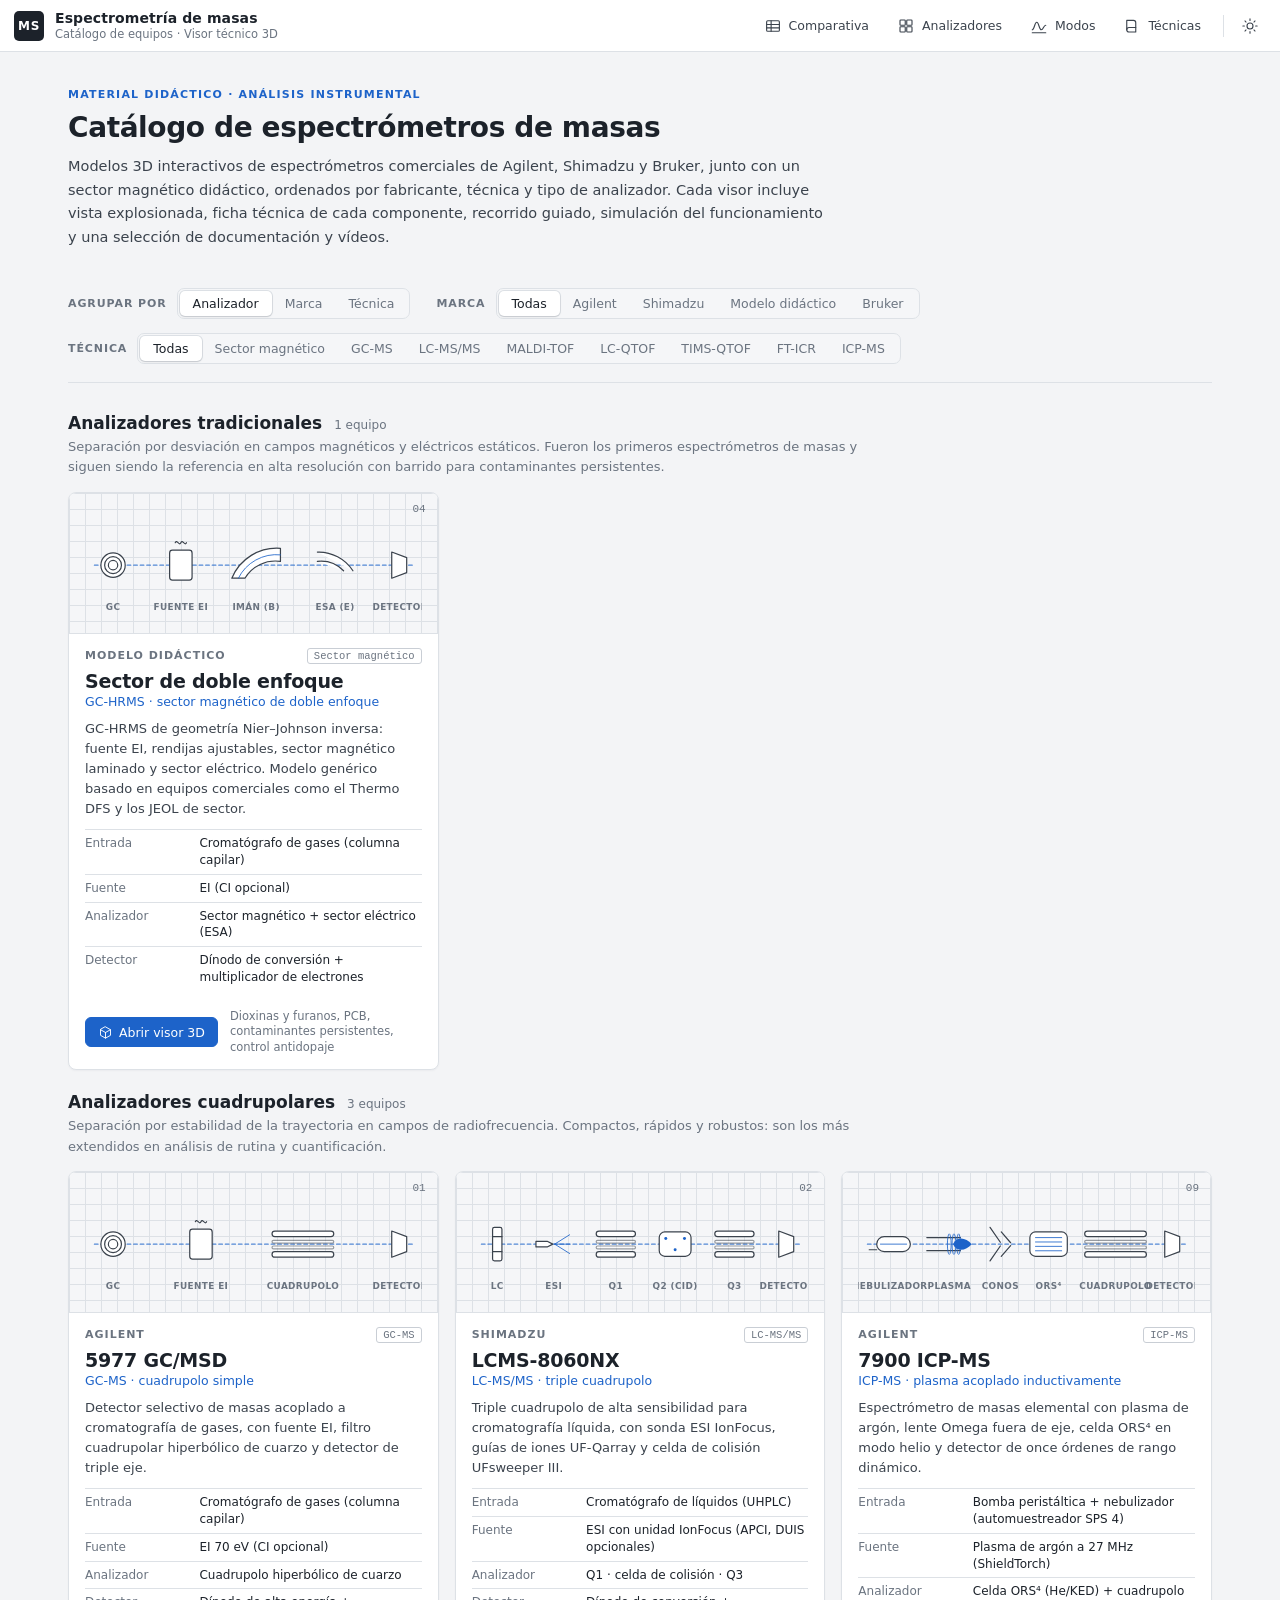
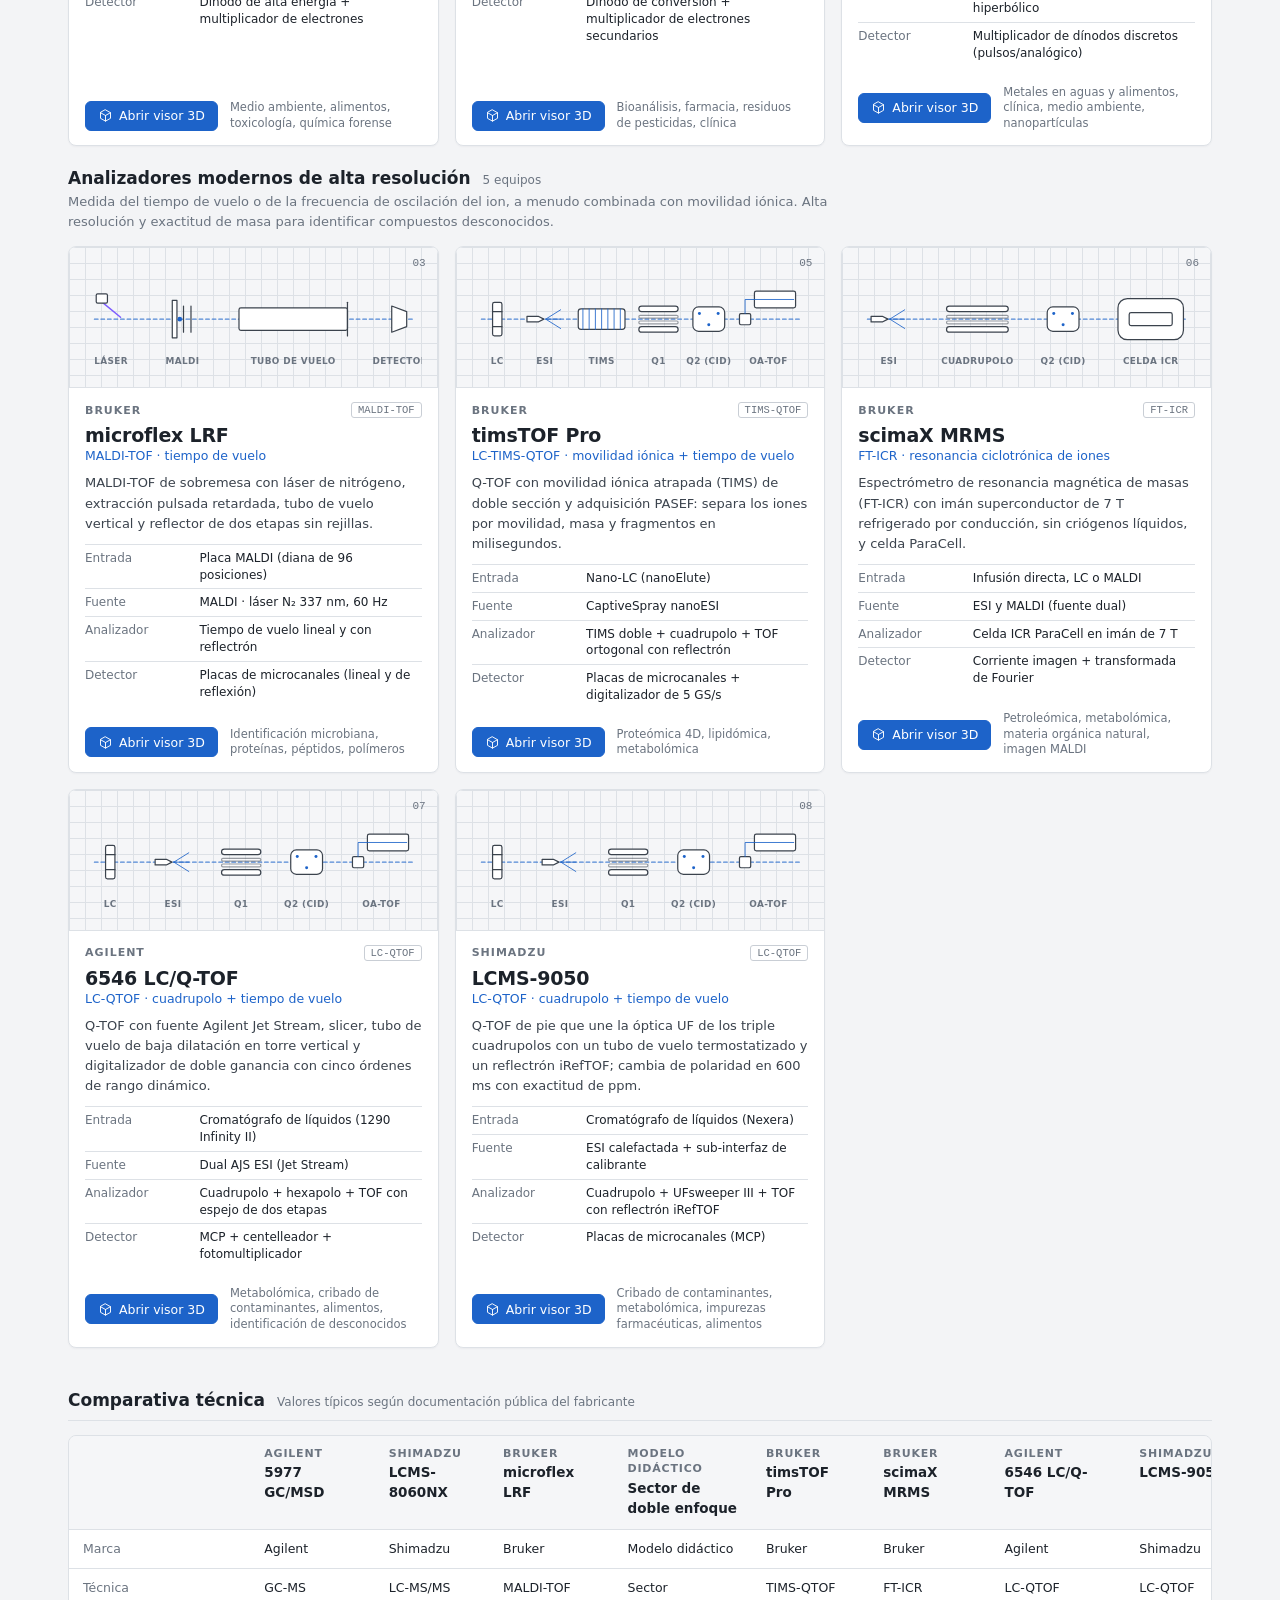
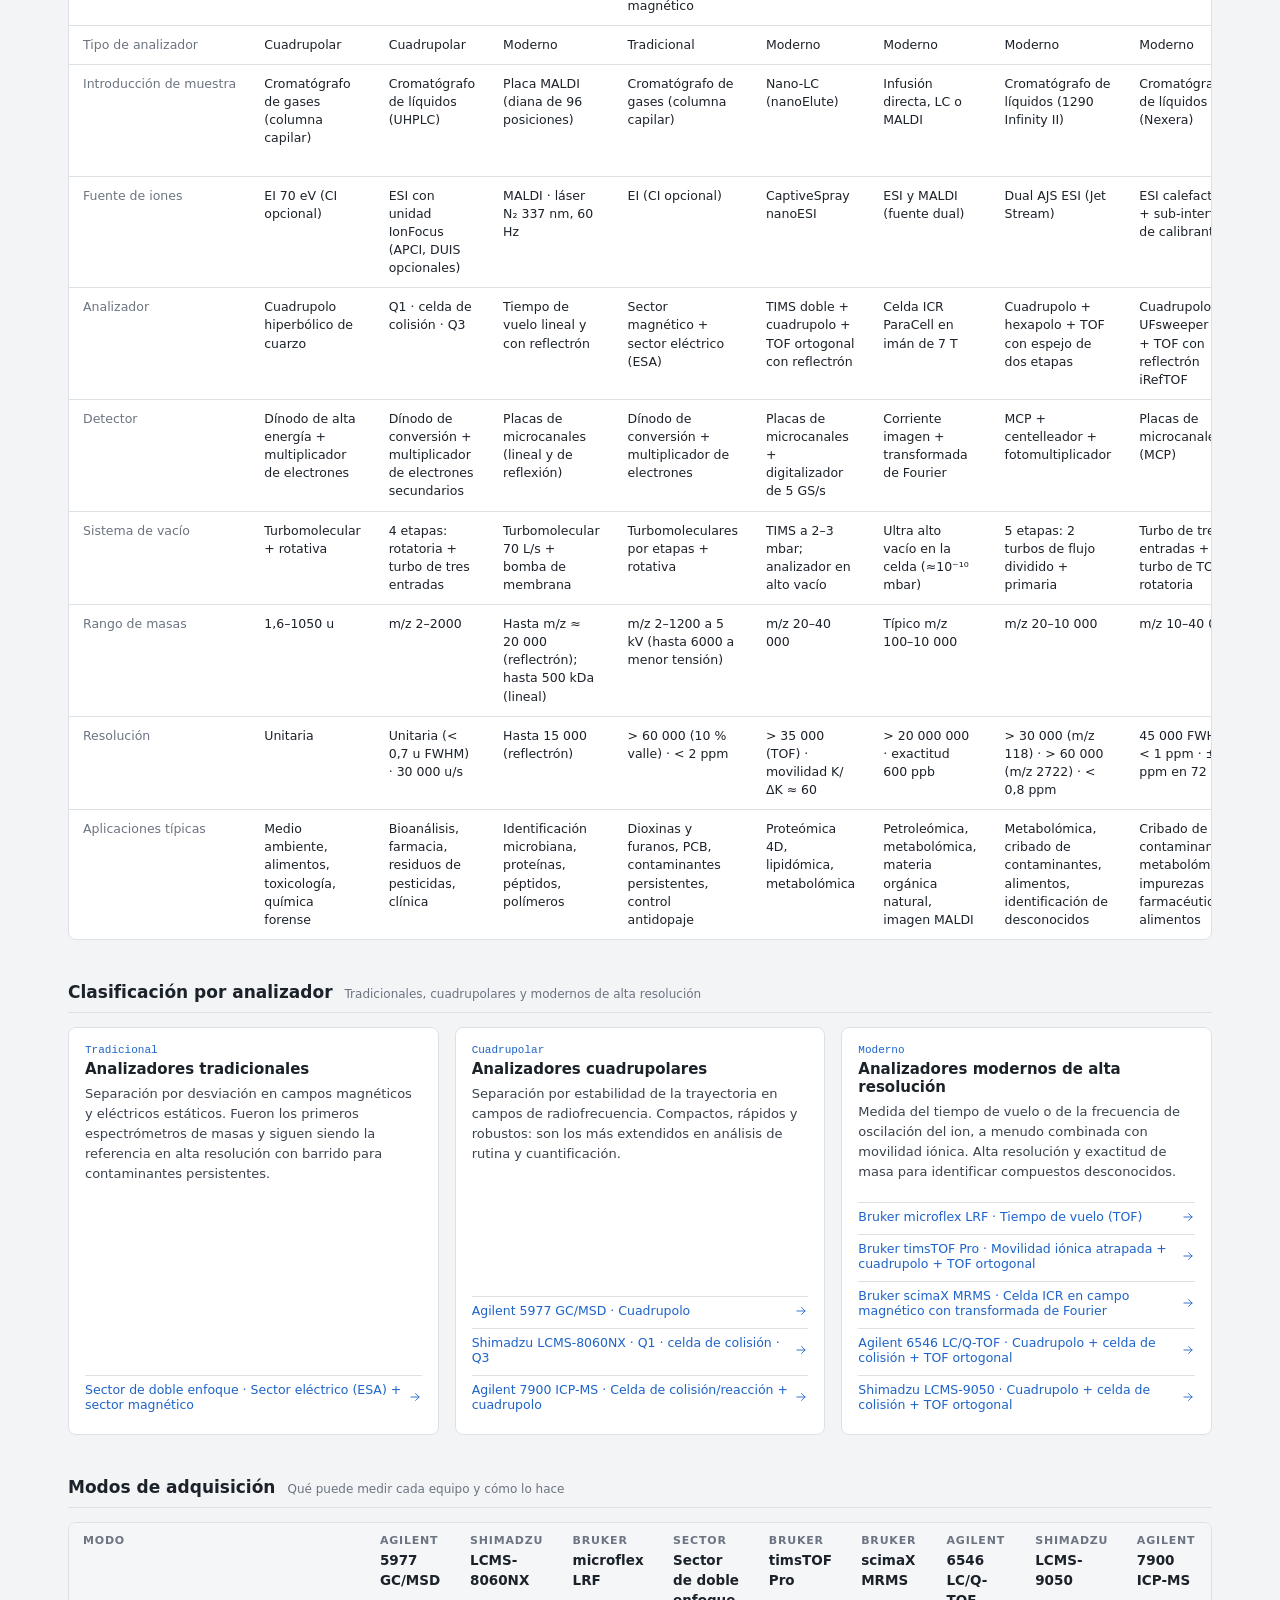
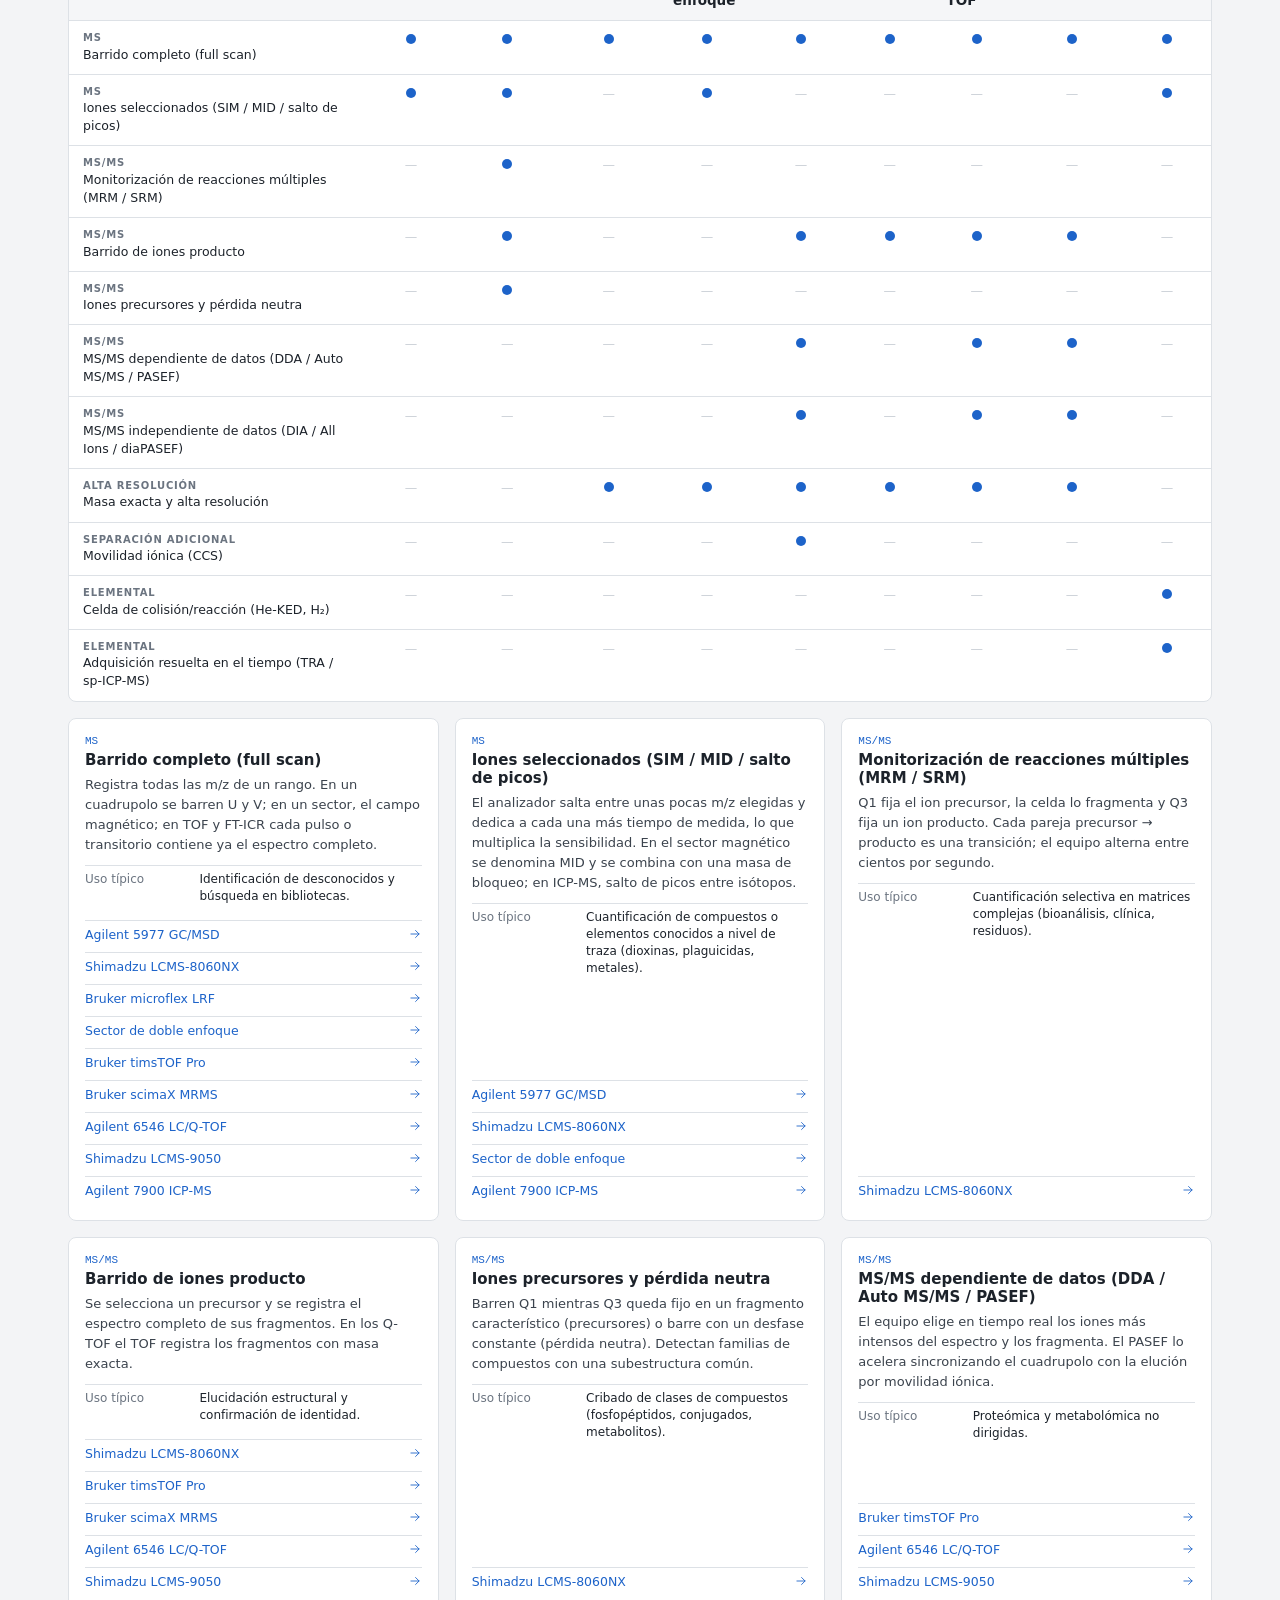
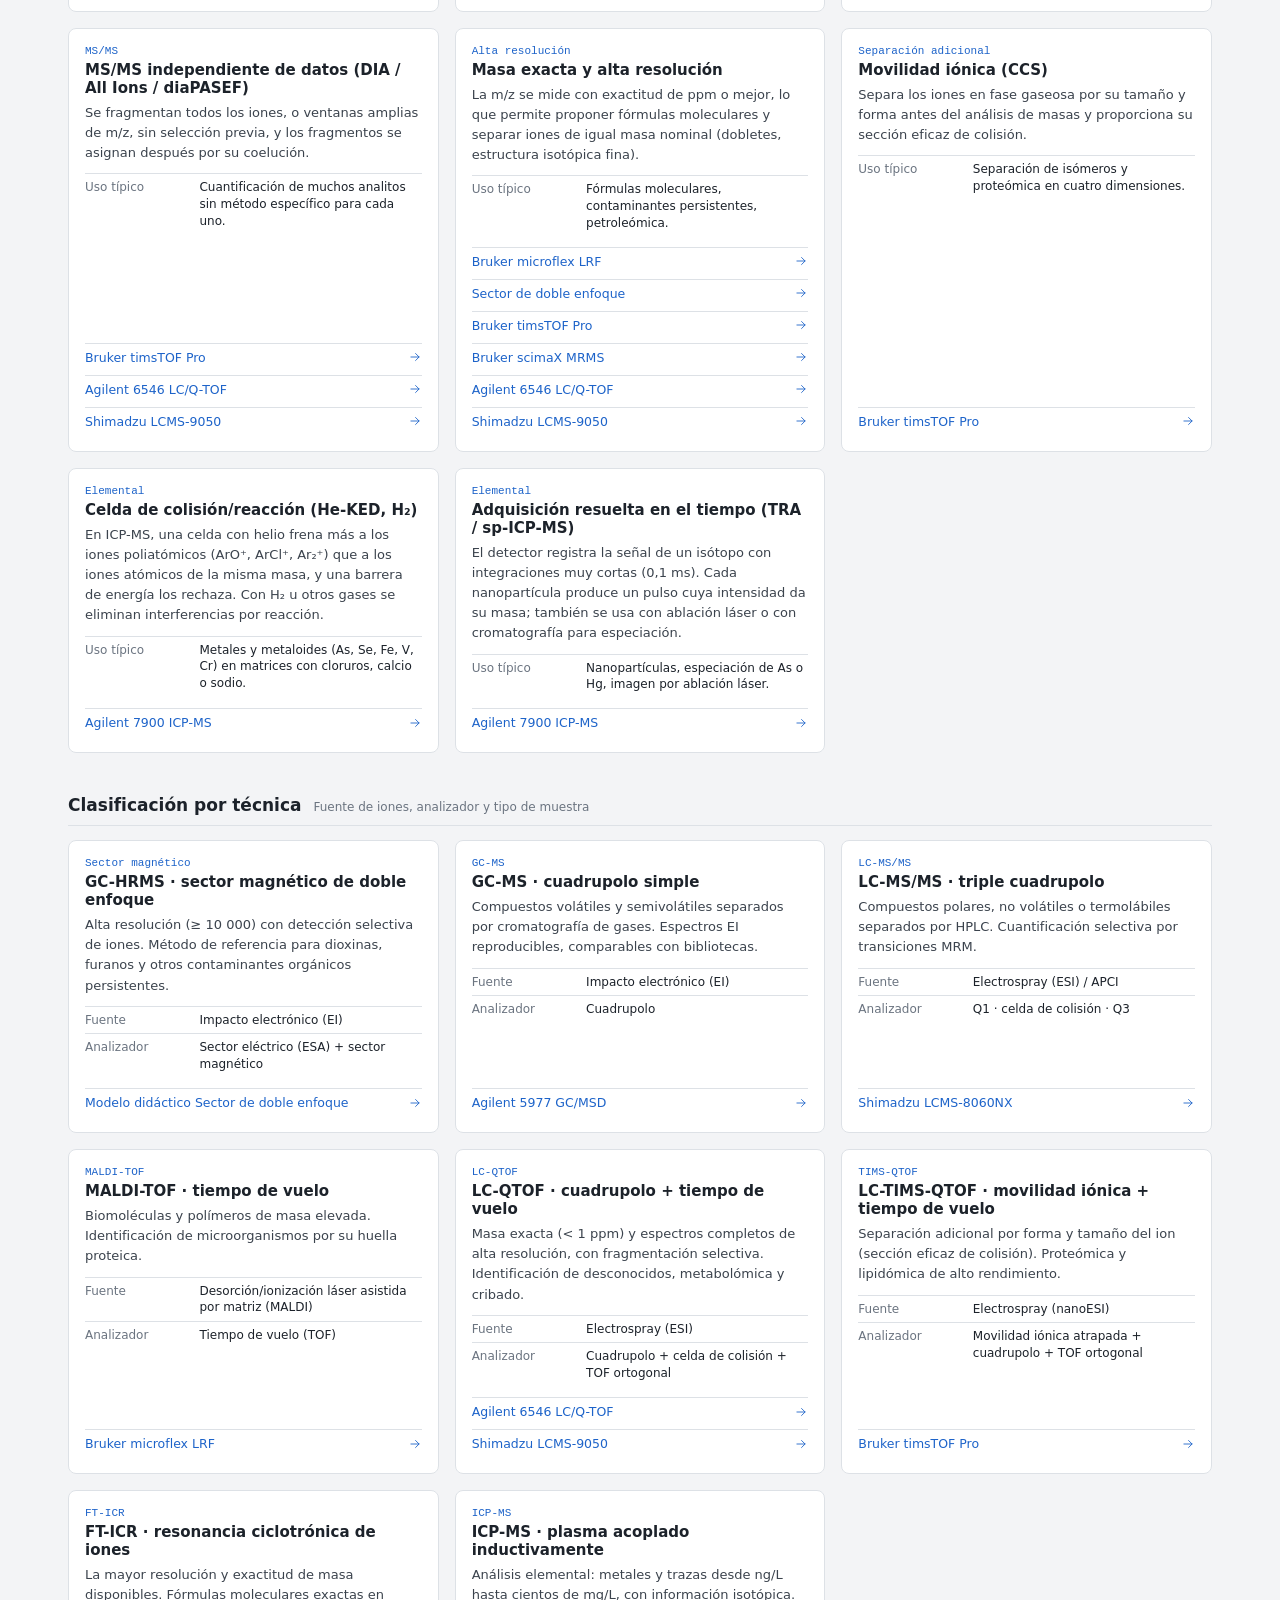
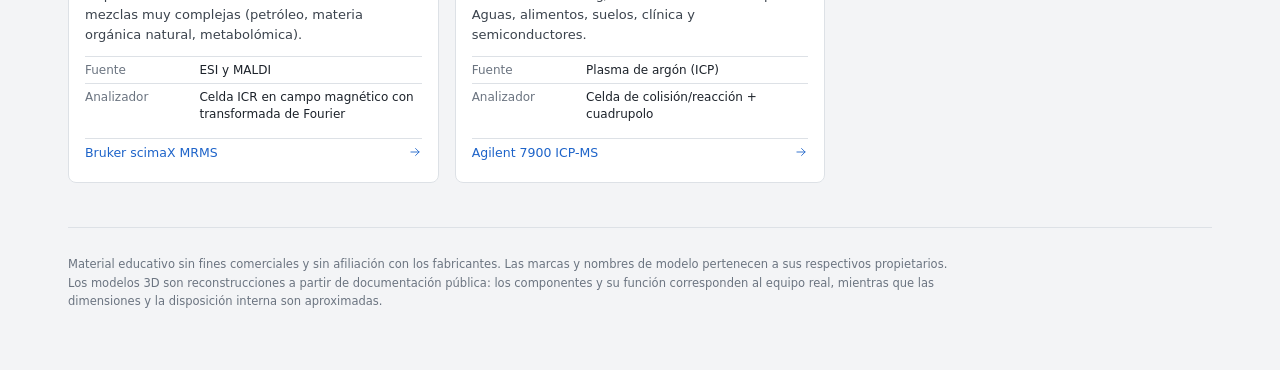
==== index.html @ 0c57c3b3 "Add files via upload" ====
<!DOCTYPE html>
<html lang="es" data-theme="light">
<head>
  <meta charset="UTF-8" />
  <meta name="viewport" content="width=device-width, initial-scale=1.0" />
  <title>Espectrometría de masas · Catálogo de equipos</title>
  <script>
    (function () {
      var t = localStorage.getItem('ms-theme');
      if (!t) t = window.matchMedia && matchMedia('(prefers-color-scheme: dark)').matches ? 'dark' : 'light';
      document.documentElement.dataset.theme = t;
    })();
  </script>
  <link rel="stylesheet" href="css/styles.css" />
  <link rel="stylesheet" href="css/portada.css" />
</head>
<body class="portada">
  <header id="topbar">
    <div class="brand">
      <div class="mark">MS</div>
      <div class="brand-text">
        <h1>Espectrometría de masas</h1>
        <p>Catálogo de equipos · Visor técnico 3D</p>
      </div>
    </div>
    <div></div>
    <nav>
      <a class="tbtn" href="#comparativa"><svg><use href="#i-table" /></svg><span>Comparativa</span></a>
      <a class="tbtn" href="#clases"><svg><use href="#i-grid" /></svg><span>Analizadores</span></a>
      <a class="tbtn" href="#modos"><svg><use href="#i-sim" /></svg><span>Modos</span></a>
      <a class="tbtn" href="#tecnicas"><svg><use href="#i-book" /></svg><span>Técnicas</span></a>
      <span class="sep"></span>
      <button id="btnTheme" class="tbtn icon" title="Cambiar tema claro / oscuro"><svg class="sun"><use href="#i-sun" /></svg><svg class="moon"><use href="#i-moon" /></svg></button>
    </nav>
  </header>

  <main class="wrap">
    <section class="intro">
      <div class="eyebrow">Material didáctico · Análisis instrumental</div>
      <h2>Catálogo de espectrómetros de masas</h2>
      <p>Modelos 3D interactivos de espectrómetros comerciales de Agilent, Shimadzu y Bruker, junto con un sector magnético didáctico, ordenados por fabricante, técnica y tipo de analizador. Cada visor incluye vista explosionada,
        ficha técnica de cada componente, recorrido guiado, simulación del funcionamiento y una selección de documentación y vídeos.</p>
    </section>

    <section class="toolbar">
      <div class="filt">
        <span class="flabel">Agrupar por</span>
        <div class="seg" id="fGroup">
          <button data-v="clase" class="active">Analizador</button>
          <button data-v="marca">Marca</button>
          <button data-v="tipo">Técnica</button>
        </div>
      </div>
      <div class="filt">
        <span class="flabel">Marca</span>
        <div class="seg" id="fMarca"></div>
      </div>
      <div class="filt">
        <span class="flabel">Técnica</span>
        <div class="seg" id="fTipo"></div>
      </div>
    </section>

    <section id="cards"></section>

    <section id="comparativa" class="block-sec">
      <div class="sec-head"><h3>Comparativa técnica</h3><span class="muted">Valores típicos según documentación pública del fabricante</span></div>
      <div class="table-wrap"><table class="cmp" id="cmpTable"></table></div>
    </section>

    <section id="clases" class="block-sec">
      <div class="sec-head"><h3>Clasificación por analizador</h3><span class="muted">Tradicionales, cuadrupolares y modernos de alta resolución</span></div>
      <div class="tech-grid" id="claseGrid"></div>
    </section>

    <section id="modos" class="block-sec">
      <div class="sec-head"><h3>Modos de adquisición</h3><span class="muted">Qué puede medir cada equipo y cómo lo hace</span></div>
      <div class="table-wrap"><table class="cmp modos" id="modosTable"></table></div>
      <div class="tech-grid modos-grid" id="modosGrid"></div>
    </section>

    <section id="tecnicas" class="block-sec">
      <div class="sec-head"><h3>Clasificación por técnica</h3><span class="muted">Fuente de iones, analizador y tipo de muestra</span></div>
      <div class="tech-grid" id="techGrid"></div>
    </section>

    <footer class="foot">
      <p>Material educativo sin fines comerciales y sin afiliación con los fabricantes. Las marcas y nombres de modelo pertenecen a sus respectivos
        propietarios. Los modelos 3D son reconstrucciones a partir de documentación pública: los componentes y su función corresponden al equipo real,
        mientras que las dimensiones y la disposición interna son aproximadas.</p>
    </footer>
  </main>

  <script type="module" src="js/portada.js"></script>
</body>
</html>
---- css/styles.css ----
/* =========================================================================
   Visor técnico 3D · estilos
   Temas: [data-theme="light"] y [data-theme="dark"] en <html>
   ========================================================================= */
:root {
  --font: 'Segoe UI', 'Inter', system-ui, -apple-system, Roboto, Helvetica, Arial, sans-serif;
  --mono: 'Cascadia Mono', Consolas, 'SF Mono', Menlo, monospace;
  --top: 52px;
  --status: 26px;
  --gap: 10px;
  --side-w: 272px;
  --info-w: 360px;
  --r: 6px;
  font-family: var(--font);
  font-size: 13px;
}

[data-theme="light"] {
  --bg-1: #f3f4f6; --bg-2: #dcdfe4;
  --panel: rgba(255, 255, 255, 0.94);
  --panel-solid: #ffffff;
  --sub: #f5f6f8;
  --line: #dde1e6;
  --line-2: #c9ced5;
  --text: #1c222a;
  --text-2: #3b434d;
  --muted: #6b7480;
  --accent: #1d63c9;
  --accent-soft: rgba(29, 99, 201, 0.1);
  --accent-text: #ffffff;
  --hover: rgba(20, 30, 45, 0.05);
  --shadow: 0 1px 2px rgba(16, 24, 40, 0.06), 0 4px 16px rgba(16, 24, 40, 0.08);
  --tag-bg: rgba(255, 255, 255, 0.95);
  --tag-line: #7d8794;
  --code-bg: #f1f3f6;
  /* gráficas */
  --ch-axis: #9aa3ae; --ch-grid: #eceef1; --ch-text: #5d6672; --ch-line: #1d63c9;
  --ch-fill0: rgba(29, 99, 201, 0.28); --ch-fill1: rgba(29, 99, 201, 0.02); --ch-peak: #12458f;
  --ch-cursor: #d9480f; --ch-region: rgba(29, 99, 201, 0.12); --ch-region-line: rgba(29, 99, 201, 0.7); --ch-bad: #c92a4a;
}
[data-theme="dark"] {
  --bg-1: #23282f; --bg-2: #101317;
  --panel: rgba(28, 32, 38, 0.94);
  --panel-solid: #1d2127;
  --sub: #242930;
  --line: #31373f;
  --line-2: #3c434c;
  --text: #e5e8ec;
  --text-2: #c3c9d0;
  --muted: #8a94a0;
  --accent: #4b8fea;
  --accent-soft: rgba(75, 143, 234, 0.16);
  --accent-text: #ffffff;
  --hover: rgba(255, 255, 255, 0.05);
  --shadow: 0 1px 2px rgba(0, 0, 0, 0.3), 0 6px 20px rgba(0, 0, 0, 0.3);
  --tag-bg: rgba(29, 33, 39, 0.94);
  --tag-line: #8a94a0;
  --code-bg: #262b32;
  --ch-axis: #59626d; --ch-grid: #2a3038; --ch-text: #9aa4af; --ch-line: #5da0f5;
  --ch-fill0: rgba(93, 160, 245, 0.35); --ch-fill1: rgba(93, 160, 245, 0.02); --ch-peak: #b9d6ff;
  --ch-cursor: #ff8f4d; --ch-region: rgba(93, 160, 245, 0.14); --ch-region-line: rgba(93, 160, 245, 0.75); --ch-bad: #ff5c7a;
}

* { box-sizing: border-box; }
html, body { margin: 0; height: 100%; overflow: hidden; color: var(--text); }
body { background: radial-gradient(120% 90% at 55% 35%, var(--bg-1) 0%, var(--bg-2) 100%); -webkit-font-smoothing: antialiased; }
canvas#c3d { position: fixed; inset: 0; width: 100%; height: 100%; display: block; outline: none; }
.hidden { display: none !important; }
button { font: inherit; color: inherit; }
svg { width: 18px; height: 18px; fill: none; stroke: currentColor; stroke-width: 1.5; stroke-linecap: round; stroke-linejoin: round; flex: none; }
.muted { color: var(--muted); }
::selection { background: var(--accent-soft); }
*::-webkit-scrollbar { width: 8px; height: 8px; }
*::-webkit-scrollbar-thumb { background: var(--line-2); border-radius: 4px; border: 2px solid transparent; background-clip: padding-box; }

/* ---------- carga ---------- */
#loading { position: fixed; inset: 0; z-index: 100; display: flex; flex-direction: column; align-items: center; justify-content: center; gap: 14px;
  background: var(--bg-1); color: var(--muted); font-size: 12px; letter-spacing: .4px; transition: opacity .4s; }
.load-bar { width: 180px; height: 2px; background: var(--line); overflow: hidden; border-radius: 2px; }
.load-bar i { display: block; width: 40%; height: 100%; background: var(--accent); animation: load 1.1s ease-in-out infinite; }
@keyframes load { from { transform: translateX(-100%); } to { transform: translateX(260%); } }

/* ---------- barra superior ---------- */
#topbar { position: fixed; top: 0; left: 0; right: 0; height: var(--top); z-index: 20; display: grid; grid-template-columns: 1fr auto 1fr;
  align-items: center; padding: 0 14px; background: var(--panel-solid); border-bottom: 1px solid var(--line); }
.brand { display: flex; align-items: center; gap: 11px; min-width: 0; }
.mark { width: 30px; height: 30px; border-radius: 5px; display: grid; place-items: center; font-weight: 700; font-size: 12px; letter-spacing: .6px;
  background: var(--text); color: var(--panel-solid); }
.brand-text { min-width: 0; }
.brand h1 { margin: 0; font-size: 14px; font-weight: 600; letter-spacing: .1px; }
.brand p { margin: 1px 0 0; font-size: 11.5px; color: var(--muted); white-space: nowrap; overflow: hidden; text-overflow: ellipsis; }
nav { display: flex; align-items: center; gap: 4px; justify-self: end; }
.sep { width: 1px; height: 22px; background: var(--line); margin: 0 6px; }

.seg { display: inline-flex; background: var(--sub); border: 1px solid var(--line); border-radius: 7px; padding: 2px; }
.seg button { border: 0; background: transparent; padding: 6px 16px; border-radius: 5px; cursor: pointer; font-size: 12.5px; color: var(--muted);
  font-weight: 500; transition: color .15s, background .15s; }
.seg button:hover { color: var(--text); }
.seg button.active { background: var(--panel-solid); color: var(--text); box-shadow: 0 1px 2px rgba(0,0,0,.12), 0 0 0 1px var(--line); }
[data-theme="dark"] .seg button.active { background: #353c46; box-shadow: none; }

.tbtn { display: inline-flex; align-items: center; gap: 7px; height: 32px; padding: 0 11px; border: 1px solid transparent; border-radius: 6px;
  background: transparent; cursor: pointer; font-size: 12.5px; color: var(--text-2); font-weight: 500; }
.tbtn:hover { background: var(--hover); color: var(--text); }
.tbtn.icon { width: 32px; padding: 0; justify-content: center; }
.tbtn.on { background: var(--accent-soft); color: var(--accent); border-color: color-mix(in srgb, var(--accent) 35%, transparent); }
[data-theme="light"] .tbtn .moon, [data-theme="dark"] .tbtn .sun { display: none; }

.btn { display: inline-flex; align-items: center; gap: 6px; height: 30px; padding: 0 12px; border: 1px solid var(--line-2); border-radius: 6px;
  background: var(--panel-solid); cursor: pointer; font-size: 12.5px; font-weight: 500; color: var(--text-2); }
.btn svg { width: 15px; height: 15px; }
.btn:hover { border-color: var(--muted); color: var(--text); }
.btn:disabled { opacity: .45; cursor: default; }
.btn.primary { background: var(--accent); border-color: var(--accent); color: var(--accent-text); }
.btn.primary:hover { filter: brightness(1.08); }
.btn.small { height: 26px; padding: 0 9px; font-size: 12px; }
.ibtn { width: 26px; height: 26px; display: grid; place-items: center; border: 0; border-radius: 5px; background: transparent; cursor: pointer; color: var(--muted); }
.ibtn svg { width: 15px; height: 15px; }
.ibtn:hover { background: var(--hover); color: var(--text); }

/* ---------- paneles ---------- */
.panel { background: var(--panel); border: 1px solid var(--line); border-radius: var(--r); box-shadow: var(--shadow); backdrop-filter: blur(12px); }
.panel-head { display: flex; align-items: center; justify-content: space-between; gap: 8px; padding: 11px 12px 10px 14px; border-bottom: 1px solid var(--line); }
.panel-head h2 { margin: 0; white-space: nowrap; font-size: 11px; font-weight: 600; text-transform: uppercase; letter-spacing: 1px; color: var(--text-2); }
.panel-head.flat { padding: 0 0 8px; }
.panel-head .muted { white-space: nowrap; font-size: 11px; font-variant-numeric: tabular-nums; }

#sidebar { position: fixed; top: calc(var(--top) + var(--gap)); left: var(--gap); bottom: calc(var(--status) + var(--gap)); width: var(--side-w);
  z-index: 15; display: flex; flex-direction: column; }
.search { position: relative; margin: 10px 12px 6px; }
.search svg { position: absolute; left: 9px; top: 50%; transform: translateY(-50%); width: 15px; height: 15px; color: var(--muted); }
input[type=search] { width: 100%; height: 30px; padding: 0 10px 0 31px; border-radius: 6px; border: 1px solid var(--line); background: var(--sub);
  color: var(--text); font: inherit; font-size: 12.5px; outline: none; }
input[type=search]:focus { border-color: var(--accent); background: var(--panel-solid); }
#partList { flex: 1; overflow-y: auto; padding: 4px 6px 10px; }
.cat { width: 100%; display: flex; align-items: center; gap: 6px; padding: 7px 8px 5px; border: 0; background: transparent; cursor: pointer;
  font-size: 11px; font-weight: 600; text-transform: uppercase; letter-spacing: .7px; color: var(--muted); text-align: left; }
.cat svg { width: 12px; height: 12px; transition: transform .15s; transform: rotate(90deg); }
.cat.closed svg { transform: rotate(0deg); }
.cat .n { margin-left: auto; font-weight: 500; letter-spacing: 0; font-variant-numeric: tabular-nums; }
.cat:hover { color: var(--text-2); }
.cat-items.closed { display: none; }
.item { position: relative; display: flex; align-items: center; gap: 8px; width: 100%; text-align: left; padding: 5px 8px 5px 26px; border: 0;
  background: transparent; border-radius: 5px; cursor: pointer; font-size: 12.5px; color: var(--text-2); }
.item::before { content: ''; position: absolute; left: 13px; top: 50%; width: 6px; height: 6px; margin-top: -3px; border-radius: 1.5px; background: var(--c); opacity: .85; }
.item > span:first-child { min-width: 0; overflow: hidden; text-overflow: ellipsis; white-space: nowrap; }
.item:hover { background: var(--hover); color: var(--text); }
.item.sel { background: var(--accent-soft); color: var(--accent); font-weight: 500; }
.item .pos { margin-left: auto; font-family: var(--mono); font-size: 10.5px; color: var(--muted); }
.item .md { font-size: 10px; color: var(--muted); border: 1px solid var(--line); border-radius: 3px; padding: 0 4px; line-height: 15px; }
.empty { padding: 12px; color: var(--muted); font-size: 12px; }

/* ---------- propiedades ---------- */
#info { position: fixed; top: calc(var(--top) + var(--gap)); right: var(--gap); width: var(--info-w); max-height: calc(100% - var(--top) - var(--status) - 2 * var(--gap));
  z-index: 15; display: flex; flex-direction: column; animation: slidein .2s ease; }
@keyframes slidein { from { transform: translateX(12px); opacity: 0; } }
#infoBody { overflow-y: auto; padding: 14px 16px 16px; }
.p-meta { display: flex; align-items: center; gap: 8px; font-size: 11px; color: var(--muted); }
.p-meta .dot { width: 8px; height: 8px; border-radius: 2px; background: var(--c); }
.p-meta .ref { margin-left: auto; font-family: var(--mono); }
#infoBody h3 { margin: 8px 0 2px; font-size: 17px; font-weight: 600; line-height: 1.3; letter-spacing: -.1px; }
#infoBody .en { color: var(--muted); font-size: 12px; margin-bottom: 4px; }
#infoBody h4 { margin: 16px 0 7px; padding-bottom: 5px; font-size: 10.5px; font-weight: 600; text-transform: uppercase; letter-spacing: .9px;
  color: var(--muted); border-bottom: 1px solid var(--line); }
#infoBody p { margin: 0; font-size: 13px; line-height: 1.6; color: var(--text-2); }
#infoBody ul { margin: 0; padding-left: 0; list-style: none; }
#infoBody li { position: relative; padding-left: 14px; font-size: 12.5px; line-height: 1.55; margin-bottom: 6px; color: var(--text-2); }
#infoBody li::before { content: ''; position: absolute; left: 2px; top: 8px; width: 4px; height: 4px; background: var(--muted); border-radius: 1px; }
.specs { width: 100%; border-collapse: collapse; font-size: 12.5px; }
.specs td { padding: 6px 0; border-bottom: 1px solid var(--line); vertical-align: top; line-height: 1.45; }
.specs tr:last-child td { border-bottom: 0; }
.specs td:first-child { color: var(--muted); width: 44%; padding-right: 10px; }
.specs td:last-child { color: var(--text); font-variant-numeric: tabular-nums; }
.tune { display: flex; flex-wrap: wrap; gap: 5px; }
.tune code { font-family: var(--mono); font-size: 11px; padding: 3px 7px; border-radius: 4px; background: var(--code-bg); color: var(--text-2); border: 1px solid var(--line); }
.links { display: flex; flex-direction: column; gap: 1px; }
.links button { display: flex; align-items: center; justify-content: space-between; gap: 8px; padding: 6px 8px; margin: 0 -8px; border: 0; border-radius: 5px;
  background: transparent; cursor: pointer; font-size: 12.5px; color: var(--text-2); text-align: left; }
.links button svg { width: 13px; height: 13px; color: var(--muted); }
.links button:hover { background: var(--hover); color: var(--accent); }
.info-actions { display: flex; gap: 6px; margin-top: 16px; padding-top: 12px; border-top: 1px solid var(--line); }

/* ---------- barra de herramientas de la vista ---------- */
#viewbar { position: fixed; left: 50%; bottom: calc(var(--status) + 14px); transform: translateX(-50%); z-index: 17; display: flex; align-items: center;
  gap: 2px; padding: 4px; background: var(--panel); border: 1px solid var(--line); border-radius: 8px; box-shadow: var(--shadow); backdrop-filter: blur(12px);
  transition: bottom .25s ease; }
#viewbar .grp { display: flex; align-items: center; gap: 1px; padding: 0 3px; }
#viewbar .grp + .grp { border-left: 1px solid var(--line); }
.vbtn { width: 32px; height: 30px; display: grid; place-items: center; border: 0; border-radius: 5px; background: transparent; cursor: pointer; color: var(--text-2); }
.vbtn:hover { background: var(--hover); color: var(--text); }
.vbtn.on { background: var(--accent-soft); color: var(--accent); }
.explode { gap: 8px !important; padding: 0 10px !important; color: var(--text-2); }
.explode .lead { width: 17px; height: 17px; }
#explode { width: 150px; accent-color: var(--accent); }
#explodeVal { width: 38px; text-align: right; font-size: 11.5px; font-family: var(--mono); color: var(--muted); }
body.sim-open #viewbar { bottom: calc(var(--status) + 280px + 2 * var(--gap)); }

/* ---------- barra de estado ---------- */
#statusbar { position: fixed; left: 0; right: 0; bottom: 0; height: var(--status); z-index: 20; display: flex; align-items: center; justify-content: space-between;
  gap: 16px; padding: 0 14px; background: var(--panel-solid); border-top: 1px solid var(--line); font-size: 11.5px; color: var(--muted); }
#statusbar span { white-space: nowrap; overflow: hidden; text-overflow: ellipsis; }
#stSel b { color: var(--text-2); font-weight: 600; }

/* ---------- etiquetas 3D (cotas tipo plano) ---------- */
#labels { position: fixed; inset: 0; pointer-events: none; z-index: 10; }
.tag { position: absolute; transform: translate(-50%, calc(-100% - 16px)); pointer-events: auto; cursor: pointer; white-space: nowrap;
  font-size: 11px; font-weight: 500; padding: 3px 7px; border-radius: 3px; background: var(--tag-bg); border: 1px solid var(--line-2);
  color: var(--text-2); box-shadow: 0 1px 3px rgba(0,0,0,.12); transition: opacity .2s; }
.tag::after { content: ''; position: absolute; left: 50%; top: 100%; width: 1px; height: 13px; background: var(--tag-line); }
.tag::before { content: ''; position: absolute; left: calc(50% - 2.5px); top: calc(100% + 12px); width: 5px; height: 5px; border-radius: 50%; background: var(--tag-line); }
.tag:hover, .tag.sel { background: var(--accent); color: var(--accent-text); border-color: var(--accent); }
.tag:hover::after, .tag.sel::after, .tag:hover::before, .tag.sel::before { background: var(--accent); }
#tooltip { position: fixed; z-index: 30; pointer-events: none; font-size: 12px; padding: 4px 8px; border-radius: 4px; background: var(--text);
  color: var(--panel-solid); transform: translate(14px, 16px); white-space: nowrap; }

/* ---------- recorrido ---------- */
#tour { position: fixed; top: calc(var(--top) + var(--gap)); left: 50%; transform: translateX(-50%); width: min(600px, calc(100% - 2 * var(--side-w) - 60px));
  min-width: 380px; z-index: 18; padding: 12px 16px 14px; }
.tour-head { display: flex; align-items: center; justify-content: space-between; font-size: 11px; font-weight: 600; color: var(--muted);
  text-transform: uppercase; letter-spacing: .9px; font-variant-numeric: tabular-nums; }
.tour-progress { height: 2px; background: var(--line); margin: 6px 0 10px; border-radius: 2px; overflow: hidden; }
.tour-progress i { display: block; height: 100%; background: var(--accent); transition: width .3s ease; }
#tour h3 { margin: 0 0 6px; font-size: 15.5px; font-weight: 600; }
#tour p { margin: 0 0 12px; font-size: 13px; line-height: 1.6; color: var(--text-2); }
.tour-nav { display: flex; align-items: center; justify-content: space-between; gap: 10px; }
.tour-btns { display: flex; gap: 6px; }
#tourDots { display: flex; gap: 4px; }
#tourDots i { width: 14px; height: 3px; border-radius: 2px; background: var(--line-2); cursor: pointer; }
#tourDots i.done { background: color-mix(in srgb, var(--accent) 45%, var(--line-2)); }
#tourDots i.on { background: var(--accent); }

/* ---------- simulación ---------- */
#simpanel { position: fixed; left: calc(var(--side-w) + 2 * var(--gap)); right: var(--gap); bottom: calc(var(--status) + var(--gap)); height: 280px; z-index: 16;
  display: grid; grid-template-columns: 250px 1fr 290px; grid-template-rows: minmax(0, 1fr); gap: 10px; padding: 12px; }
body.info-open #simpanel { right: calc(var(--info-w) + 2 * var(--gap)); }
.sim-controls { display: flex; flex-direction: column; gap: 5px; overflow-y: auto; padding-right: 2px; }
.sim-controls label { display: flex; justify-content: space-between; align-items: center; font-size: 12px; color: var(--muted); gap: 8px; }
.sim-controls select { height: 26px; background: var(--sub); color: var(--text); border: 1px solid var(--line); border-radius: 5px; padding: 0 6px;
  font: inherit; font-size: 12px; max-width: 140px; }
.readouts { display: grid; grid-template-columns: 1fr 1fr; gap: 1px; margin-top: 4px; background: var(--line); border: 1px solid var(--line); border-radius: 5px; overflow: hidden; }
.readouts div { display: flex; flex-direction: column; padding: 5px 8px; background: var(--panel-solid); font-size: 10.5px; color: var(--muted); }
.readouts b { font-family: var(--mono); font-size: 13px; font-weight: 500; color: var(--text); font-variant-numeric: tabular-nums; }
.fine { font-size: 10.5px; color: var(--muted); line-height: 1.45; margin: 2px 0 0; }
.legend { display: flex; align-items: center; flex-wrap: wrap; gap: 2px 4px; }
.lg { display: inline-block; width: 7px; height: 7px; border-radius: 50%; margin-left: 6px; }
.lg:first-child { margin-left: 0; }
.lg.ok { background: #f08c00; } .lg.bad { background: #e03150; } .lg.e { background: #2fa9d9; }
.sim-chart { display: flex; flex-direction: column; min-width: 0; border: 1px solid var(--line); border-radius: 5px; padding: 7px 9px 4px; background: var(--panel-solid); }
.chart-title { font-size: 10.5px; font-weight: 600; text-transform: uppercase; letter-spacing: .8px; color: var(--muted); }
.sim-chart canvas { flex: 1 1 0; width: 100%; height: 0; min-height: 0; }

/* ---------- modal ---------- */
.modal { position: fixed; inset: 0; z-index: 50; display: grid; place-items: center; background: rgba(10, 14, 20, 0.45); }
.modal-box { position: relative; width: min(660px, 92vw); max-height: 86vh; display: flex; flex-direction: column; background: var(--panel-solid);
  border: 1px solid var(--line); border-radius: 8px; box-shadow: var(--shadow); }
.modal-body { overflow-y: auto; padding: 14px 20px 18px; }
.modal-body p { font-size: 13px; line-height: 1.65; color: var(--text-2); margin: 0 0 8px; }
.modal-body h4 { margin: 16px 0 6px; padding-bottom: 5px; font-size: 10.5px; font-weight: 600; text-transform: uppercase; letter-spacing: .9px;
  color: var(--muted); border-bottom: 1px solid var(--line); }
.modal-body .specs td:first-child { width: 32%; }

@media (max-width: 1180px) {
  :root { --side-w: 236px; --info-w: 320px; }
  #simpanel { grid-template-columns: 220px 1fr; }
  #simpanel .narrow { display: none; }
  .brand p { display: none; }
  #statusbar .hint { display: none; }
  #explode { width: 100px; }
}
@media (max-width: 860px) {
  .tbtn span { display: none; }
  .tbtn { width: 32px; padding: 0; justify-content: center; }
  #tour { left: var(--gap); right: var(--gap); transform: none; width: auto; min-width: 0; }
}

/* ---------- selector de equipo ---------- */
a.mark { text-decoration: none; }
.brand { position: relative; }
.eq-switch { display: inline-flex; align-items: center; gap: 6px; padding: 2px 6px; margin: -2px -6px; border: 0; border-radius: 5px;
  background: transparent; cursor: pointer; text-align: left; }
.eq-switch:hover, .eq-switch.open { background: var(--hover); }
.eq-switch h1 { font-weight: 500; }
.eq-switch h1 b { font-weight: 650; }
.eq-switch .dn { width: 14px; height: 14px; color: var(--muted); transition: transform .15s; }
.eq-switch.open .dn { transform: rotate(180deg); }
.menu { position: absolute; top: 44px; left: 40px; z-index: 40; width: 300px; padding: 6px; background: var(--panel-solid);
  border: 1px solid var(--line); border-radius: 8px; box-shadow: var(--shadow); }
.menu-grp { padding: 8px 10px 4px; font-size: 10.5px; font-weight: 600; text-transform: uppercase; letter-spacing: .9px; color: var(--muted); }
.menu-item { display: flex; align-items: center; justify-content: space-between; gap: 10px; padding: 7px 10px; border-radius: 5px;
  color: var(--text-2); text-decoration: none; font-size: 13px; }
.menu-item:hover { background: var(--hover); color: var(--text); }
.menu-item.cur { background: var(--accent-soft); color: var(--accent); font-weight: 500; }
.badge-t { font-size: 10.5px; font-family: var(--mono); padding: 1px 6px; border: 1px solid var(--line-2); border-radius: 3px; color: var(--muted); }
.menu-foot { display: flex; align-items: center; gap: 8px; margin-top: 6px; padding: 9px 10px 5px; border-top: 1px solid var(--line);
  color: var(--accent); text-decoration: none; font-size: 12.5px; font-weight: 500; }
.menu-foot svg { width: 15px; height: 15px; }
a.tbtn { text-decoration: none; }

/* ---------- recursos ---------- */
.modal-box.wide { width: min(820px, 94vw); }
.res-intro { color: var(--muted) !important; font-size: 12.5px !important; }
.res-list { display: flex; flex-direction: column; border: 1px solid var(--line); border-radius: 6px; overflow: hidden; }
.res { display: grid; grid-template-columns: 34px 1fr auto 18px; align-items: center; gap: 12px; padding: 10px 12px; text-decoration: none;
  color: var(--text); border-top: 1px solid var(--line); background: var(--panel-solid); }
.res:first-child { border-top: 0; }
.res:hover { background: var(--sub); }
.res:hover .res-ext { color: var(--accent); }
.res-ic { width: 34px; height: 34px; display: grid; place-items: center; border-radius: 6px; background: var(--sub); color: var(--text-2); border: 1px solid var(--line); }
.res-ic svg { width: 17px; height: 17px; }
.res-main { display: flex; flex-direction: column; min-width: 0; }
.res-main b { font-size: 13px; font-weight: 600; }
.res-main small { font-size: 12px; color: var(--muted); margin-top: 1px; }
.res-meta { display: flex; gap: 4px; }
.res-meta span { font-size: 10.5px; padding: 1px 6px; border-radius: 3px; border: 1px solid var(--line); color: var(--muted); white-space: nowrap; }
.res-ext { width: 15px; height: 15px; color: var(--muted); }
/* recorrido acoplado a la derecha mientras la simulación está abierta */
body.tour-open.sim-open #tour { left: auto; right: var(--gap); transform: none; width: var(--info-w); min-width: 0; }
body.tour-open.sim-open #simpanel { right: calc(var(--info-w) + 2 * var(--gap)); }
body.tour-open.sim-open #tour p { max-height: 260px; overflow-y: auto; }
#viewbar { transition: none; }body.tour-open.sim-open .tour-nav { flex-direction: column; align-items: stretch; gap: 8px; }
body.tour-open.sim-open .tour-btns { justify-content: space-between; }
body.tour-open.sim-open #tourDots { justify-content: center; }
body.tour-open.sim-open #simpanel { grid-template-columns: 220px 1fr 1fr; }
/* ===================== MODO PELÍCULA ===================== */
body.cine-on #topbar, body.cine-on #sidebar, body.cine-on #info, body.cine-on #tour, body.cine-on #viewbar,
body.cine-on #statusbar, body.cine-on #labels, body.cine-on #tooltip { display: none !important; }
body.cine-on.sim-open #simpanel { right: var(--gap); left: var(--gap); bottom: var(--gap); }
#cine { position: fixed; inset: 0; z-index: 40; pointer-events: none; font-family: var(--font); }
#cine.hidden { display: none; }
#cine.nocursor { cursor: none; }
#cine .cine-vig { position: absolute; inset: 0; background: linear-gradient(to top, rgba(8, 12, 18, 0.42), rgba(8, 12, 18, 0) 26%),
  linear-gradient(to bottom, rgba(8, 12, 18, 0.16), rgba(8, 12, 18, 0) 14%); }
#cine .cine-fade { position: absolute; inset: 0; background: var(--bg-2); opacity: 1; transition: opacity 1.6s ease; }
#cine .cine-fade.out { opacity: 0; }
#cine .cine-card { position: absolute; left: 6vw; top: 12vh; color: #fff; opacity: 0; transform: translateY(10px);
  transition: opacity 1.1s ease, transform 1.1s ease; text-shadow: 0 2px 18px rgba(0, 0, 0, 0.45); max-width: 46vw; }
#cine .cine-card.show { opacity: 1; transform: none; pointer-events: auto; }
#cine .cine-card .kick { font-size: 13px; letter-spacing: 0.28em; text-transform: uppercase; opacity: 0.85; }
#cine .cine-card h2 { margin: 6px 0 8px; font-size: clamp(30px, 4.6vw, 58px); font-weight: 650; letter-spacing: -0.01em; line-height: 1.05; }
#cine .cine-card p { margin: 0; font-size: 15px; opacity: 0.9; }
#cine .cine-card::before { content: ''; display: block; width: 42px; height: 3px; background: var(--accent); margin-bottom: 14px; }
#cine .cine-end { display: flex; gap: 8px; margin-top: 18px; text-shadow: none; }
#cine .cine-end.hidden { display: none; }
[data-theme="light"] #cine .cine-card { color: #141a22; text-shadow: 0 1px 14px rgba(255, 255, 255, 0.8); }
#cine .cine-chap { position: absolute; left: 4vw; bottom: 150px; display: flex; align-items: center; gap: 12px; color: #fff; opacity: 0;
  transform: translateX(-14px); }
#cine .cine-chap.show { animation: cineChap 5.2s ease forwards; }
@keyframes cineChap { 0% { opacity: 0; transform: translateX(-14px); } 12% { opacity: 1; transform: none; } 82% { opacity: 1; transform: none; }
  100% { opacity: 0; transform: translateX(6px); } }
#cine .cine-chap .num { font: 600 13px var(--mono); padding: 6px 8px; border: 1px solid rgba(255, 255, 255, 0.6); border-radius: 4px; }
#cine .cine-chap small { display: block; font-size: 11px; letter-spacing: 0.22em; text-transform: uppercase; opacity: 0.8; }
#cine .cine-chap b { font-size: 19px; font-weight: 600; text-shadow: 0 1px 10px rgba(0, 0, 0, 0.45); }
#cine .cine-sub { position: absolute; left: 50%; bottom: 64px; transform: translateX(-50%); width: min(880px, 86vw); text-align: center;
  opacity: 0; transition: opacity 0.35s ease; }
#cine .cine-sub.show { opacity: 1; }
#cine .cine-sub span { display: inline; padding: 4px 10px; line-height: 1.75; font-size: clamp(15px, 1.45vw, 20px); color: #fff;
  background: rgba(10, 14, 20, 0.72); border-radius: 4px; box-decoration-break: clone; -webkit-box-decoration-break: clone; }
body.cine-on.sim-open #cine .cine-sub { bottom: 312px; }
body.cine-on.sim-open #cine .cine-chap { bottom: 392px; }
#cine .cine-bar { position: absolute; left: 50%; bottom: 12px; transform: translate(-50%, 8px); width: min(980px, 94vw); display: flex; align-items: center;
  gap: 6px; padding: 6px 10px; border-radius: 10px; background: rgba(14, 18, 24, 0.78); color: #e8ebef; opacity: 0; pointer-events: auto;
  transition: opacity 0.35s ease, transform 0.35s ease; backdrop-filter: blur(6px); }
#cine .cine-bar.show, #cine.paused .cine-bar { opacity: 1; transform: translate(-50%, 0); }
body.cine-on.sim-open #cine .cine-bar { bottom: 262px; }
#cine .cbtn { width: 30px; height: 30px; display: grid; place-items: center; border: 0; background: none; color: inherit; border-radius: 6px; cursor: pointer; opacity: 0.85; }
#cine .cbtn:hover { background: rgba(255, 255, 255, 0.1); opacity: 1; }
#cine .cbtn.big { width: 36px; height: 34px; }
#cine .cbtn svg { width: 18px; height: 18px; fill: none; stroke: currentColor; stroke-width: 1.6; }
#cine .cbtn[data-a="play"] svg { fill: currentColor; stroke-width: 1.2; }
#cine .cbtn:not(.on)[data-a="cc"], #cine .cbtn:not(.on)[data-a="voz"] { opacity: 0.4; }
#cine .cbtn.hidden { display: none; }
#cine .time { font: 12px var(--mono); min-width: 92px; text-align: center; opacity: 0.85; }
#cine .cine-prog { flex: 1; display: flex; gap: 3px; height: 14px; align-items: center; cursor: pointer; }
#cine .cine-prog i { position: relative; height: 4px; background: rgba(255, 255, 255, 0.22); border-radius: 2px; overflow: hidden; transition: height 0.15s; }
#cine .cine-prog i:hover { height: 7px; }
#cine .cine-prog i.done b { width: 100% !important; }
#cine .cine-prog b { position: absolute; left: 0; top: 0; bottom: 0; width: 0; background: var(--accent); }
@media (max-width: 700px) { #cine .time { display: none; } #cine .cine-card { max-width: 86vw; } #cine .cine-chap { bottom: 120px; } }
[data-theme="light"] #cine .cine-chap { color: #141a22; }
[data-theme="light"] #cine .cine-chap .num { border-color: rgba(20, 26, 34, 0.5); }
[data-theme="light"] #cine .cine-chap b { text-shadow: 0 1px 10px rgba(255, 255, 255, 0.9); }
[data-theme="light"] #cine .cine-vig { background: linear-gradient(to top, rgba(8, 12, 18, 0.18), rgba(8, 12, 18, 0) 22%); }
---- css/portada.css ----
/* Portada / catálogo de equipos */
body.portada { overflow-y: auto; height: auto; min-height: 100%; background: var(--bg-1); }
html:has(body.portada) { overflow-y: auto; height: auto; }
body.portada #topbar { position: fixed; }
body.portada .wrap { padding-top: calc(var(--top) + 36px); }
#cards.cols { display: grid; grid-template-columns: repeat(auto-fit, minmax(330px, 1fr)); gap: 0 18px; align-items: start; }
#cards.cols .group { display: flex; flex-direction: column; height: 100%; }
#cards.cols .group .grid { grid-template-columns: 1fr; flex: 1; }
#cards .card { height: 100%; }
#cards:not(.cols) .group-desc { min-height: 0; }
.group-desc { min-height: 4.8em; }
.wrap { max-width: 1200px; margin: 0 auto; padding: 36px 28px 40px; }

.intro { max-width: 760px; margin-bottom: 26px; }
.eyebrow { font-size: 11px; font-weight: 600; text-transform: uppercase; letter-spacing: 1.2px; color: var(--accent); margin-bottom: 10px; }
.intro h2 { margin: 0 0 10px; font-size: 28px; font-weight: 650; letter-spacing: -.4px; line-height: 1.2; }
.intro p { margin: 0; font-size: 14.5px; line-height: 1.65; color: var(--text-2); }

.toolbar { display: flex; flex-wrap: wrap; gap: 14px 26px; align-items: center; padding: 12px 0 18px; border-bottom: 1px solid var(--line); margin-bottom: 8px; }
.filt { display: flex; align-items: center; gap: 10px; }
.flabel { font-size: 11px; font-weight: 600; text-transform: uppercase; letter-spacing: .9px; color: var(--muted); }
.seg button { padding: 5px 13px; }

.group { padding-top: 22px; }
.group-head { display: flex; align-items: baseline; gap: 12px; }
.group-head h3 { margin: 0; font-size: 17px; font-weight: 650; }
.group-head .muted { font-size: 12px; }
.group-desc { margin: 4px 0 14px; font-size: 13px; color: var(--muted); max-width: 820px; line-height: 1.55; }
.grid { display: grid; grid-template-columns: repeat(auto-fill, minmax(340px, 1fr)); gap: 16px; }

.card { display: flex; flex-direction: column; background: var(--panel-solid); border: 1px solid var(--line); border-radius: 8px; overflow: hidden;
  box-shadow: 0 1px 2px rgba(16, 24, 40, .04); transition: box-shadow .2s, border-color .2s, transform .2s; }
.card:hover { border-color: var(--line-2); box-shadow: var(--shadow); transform: translateY(-1px); }
.card-vis { position: relative; display: block; color: var(--text-2); padding: 14px 16px 6px; background:
  linear-gradient(var(--sub), var(--sub)) padding-box; border-bottom: 1px solid var(--line);
  background-image: linear-gradient(var(--line) 1px, transparent 1px), linear-gradient(90deg, var(--line) 1px, transparent 1px);
  background-size: 16px 16px; background-color: var(--sub); }
.card-num { position: absolute; top: 10px; right: 12px; font-family: var(--mono); font-size: 11px; color: var(--muted); }
.esq { width: 100%; height: 120px; display: block; }
.esq .axis { stroke: var(--accent); stroke-width: 1.2; stroke-dasharray: 4 3; fill: none; opacity: .75; }
.esq .blk * { fill: var(--panel-solid); stroke: var(--text-2); stroke-width: 1.3; }
.esq .blk .thin { fill: none; stroke-width: .9; stroke: var(--accent); }
.esq .blk .beam { fill: none; stroke: #7d5cff; stroke-width: 1.6; }
.esq .blk .fill { fill: var(--accent); stroke: none; }
.esq text { font: 600 9.5px var(--font); fill: var(--muted); stroke: none; text-anchor: middle; letter-spacing: .4px; text-transform: uppercase; }
.card-body { padding: 14px 16px 6px; flex: 1; }
.card-top { display: flex; align-items: center; justify-content: space-between; }
.c-brand { font-size: 11px; font-weight: 600; text-transform: uppercase; letter-spacing: 1px; color: var(--muted); }
.card h3 { margin: 6px 0 2px; font-size: 19px; font-weight: 650; letter-spacing: -.2px; }
.c-type { font-size: 12.5px; color: var(--accent); font-weight: 500; }
.card p { font-size: 13px; line-height: 1.55; color: var(--text-2); margin: 10px 0 10px; }
.mini { width: 100%; border-collapse: collapse; font-size: 12px; }
.mini td { padding: 5px 0; border-top: 1px solid var(--line); vertical-align: top; line-height: 1.4; }
.mini td:first-child { width: 34%; color: var(--muted); padding-right: 8px; }
.card-foot { display: flex; align-items: center; gap: 12px; padding: 12px 16px 14px; }
.card-foot .btn { text-decoration: none; white-space: nowrap; flex: none; }
.card-foot .btn svg { width: 15px; height: 15px; }
.c-app { font-size: 11.5px; line-height: 1.35; }

.block-sec { margin-top: 42px; }
.sec-head { display: flex; align-items: baseline; gap: 12px; padding-bottom: 10px; border-bottom: 1px solid var(--line); margin-bottom: 14px; }
.sec-head h3 { margin: 0; font-size: 17px; font-weight: 650; }
.sec-head .muted { font-size: 12px; }
.table-wrap { overflow-x: auto; border: 1px solid var(--line); border-radius: 8px; background: var(--panel-solid); }
.cmp { width: 100%; border-collapse: collapse; font-size: 12.5px; min-width: 760px; }
.cmp th, .cmp td { padding: 10px 14px; text-align: left; vertical-align: top; border-top: 1px solid var(--line); line-height: 1.45; }
.cmp thead th { border-top: 0; background: var(--sub); font-size: 11px; font-weight: 600; text-transform: uppercase; letter-spacing: .8px; color: var(--muted); }
.cmp thead a { color: var(--muted); text-decoration: none; display: flex; flex-direction: column; gap: 2px; }
.cmp thead a b { font-size: 13.5px; text-transform: none; letter-spacing: 0; color: var(--text); font-weight: 650; }
.cmp thead a:hover b { color: var(--accent); }
.cmp td:first-child { color: var(--muted); width: 18%; white-space: nowrap; }
.cmp tbody tr:hover td { background: var(--sub); }

.tech-grid { display: grid; grid-template-columns: repeat(auto-fill, minmax(300px, 1fr)); gap: 16px; }
.tech { padding: 16px; background: var(--panel-solid); border: 1px solid var(--line); border-radius: 8px; display: flex; flex-direction: column; }
.tech-k { font-family: var(--mono); font-size: 11px; color: var(--accent); }
.tech h4 { margin: 4px 0 6px; font-size: 15px; font-weight: 650; }
.tech p { margin: 0 0 10px; font-size: 13px; line-height: 1.55; color: var(--text-2); }
.tech-eq { margin-top: auto; padding-top: 10px; display: flex; flex-direction: column; gap: 4px; }
.tech-eq a { display: flex; align-items: center; justify-content: space-between; font-size: 12.5px; font-weight: 500; color: var(--accent); text-decoration: none;
  padding: 6px 0; border-top: 1px solid var(--line); }
.tech-eq a svg { width: 14px; height: 14px; }
.foot { margin-top: 44px; padding-top: 16px; border-top: 1px solid var(--line); }
.foot p { font-size: 11.5px; color: var(--muted); line-height: 1.6; max-width: 900px; }

@media (max-width: 700px) { .wrap { padding: 24px 16px; } .intro h2 { font-size: 23px; } }
.cmp.modos td.chk { text-align: center; }
.cmp.modos td:first-child { white-space: normal; width: 26%; color: var(--text); font-weight: 500; }
.m-grp { display: block; font-size: 10px; font-weight: 600; text-transform: uppercase; letter-spacing: .8px; color: var(--muted); }
.dot-ok { display: inline-block; width: 10px; height: 10px; border-radius: 50%; background: var(--accent); }
.dot-no { color: var(--line-2); }
.modos-grid { margin-top: 16px; }
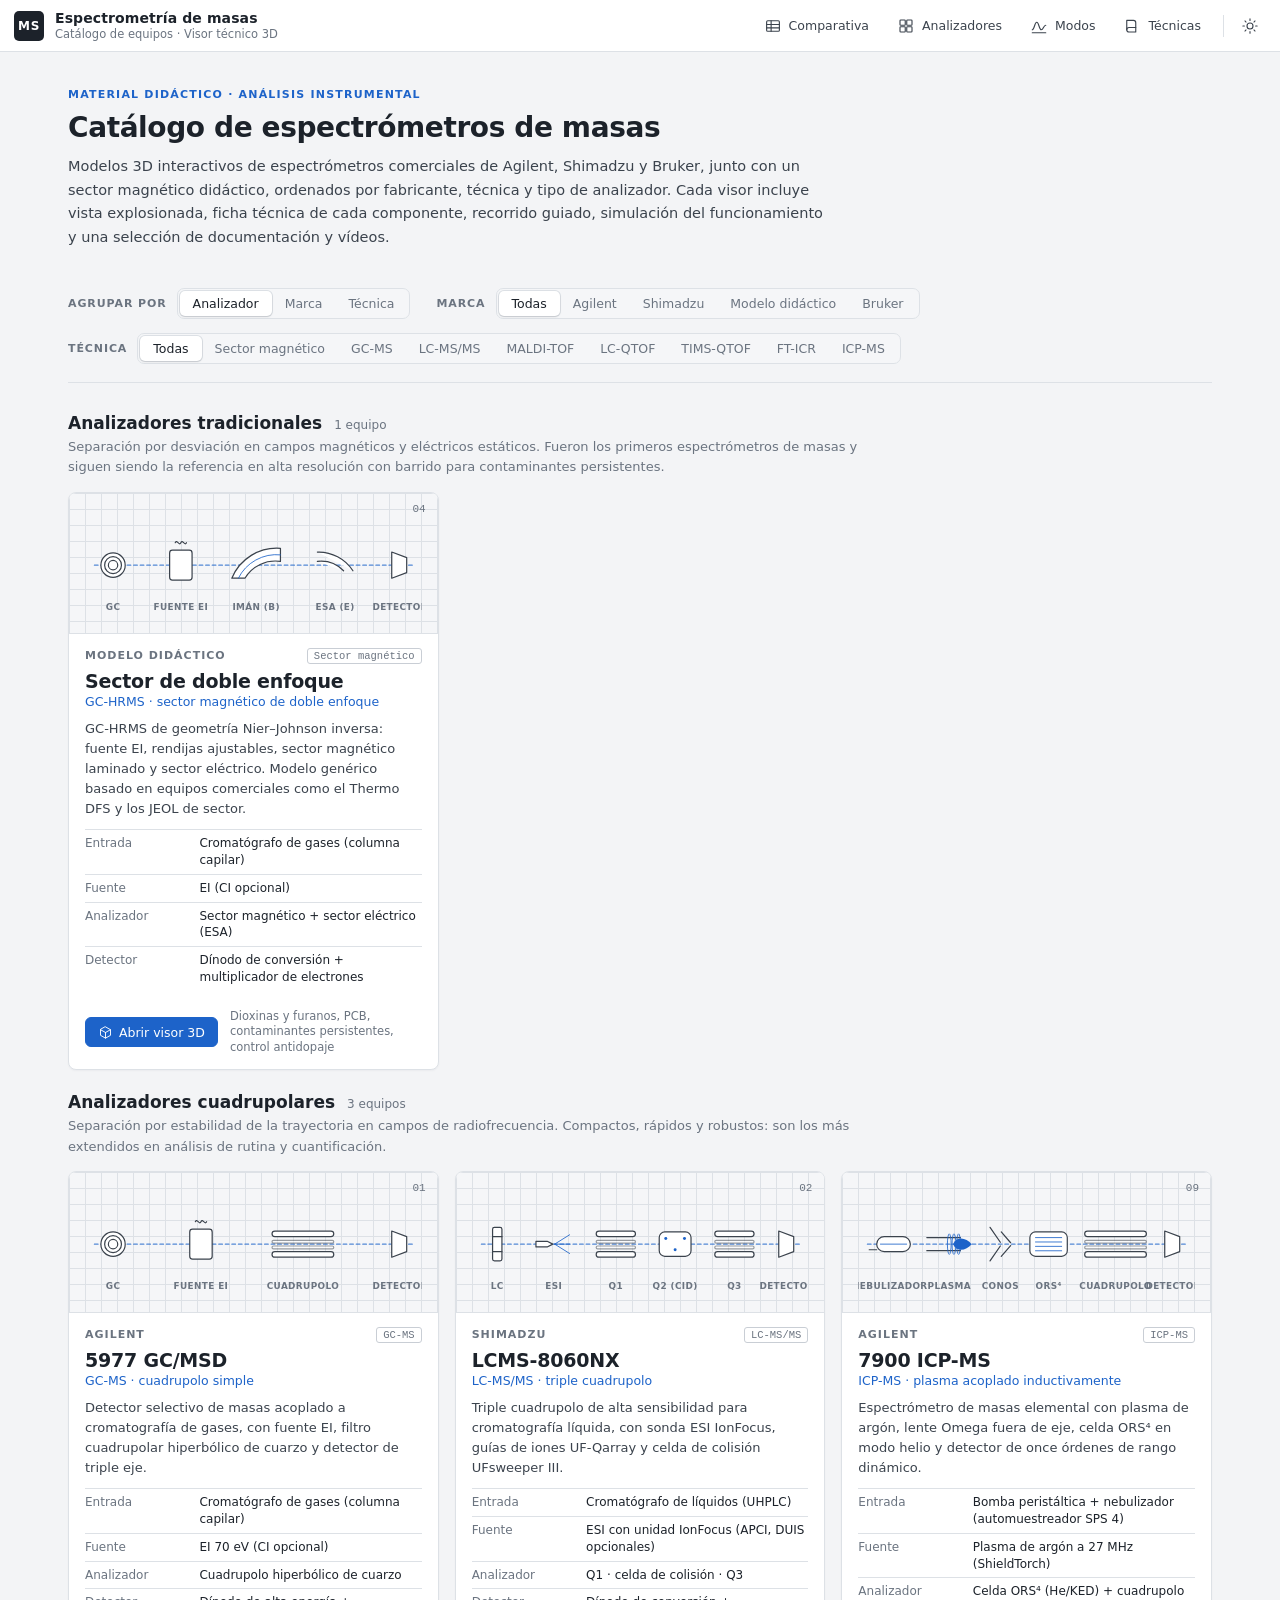
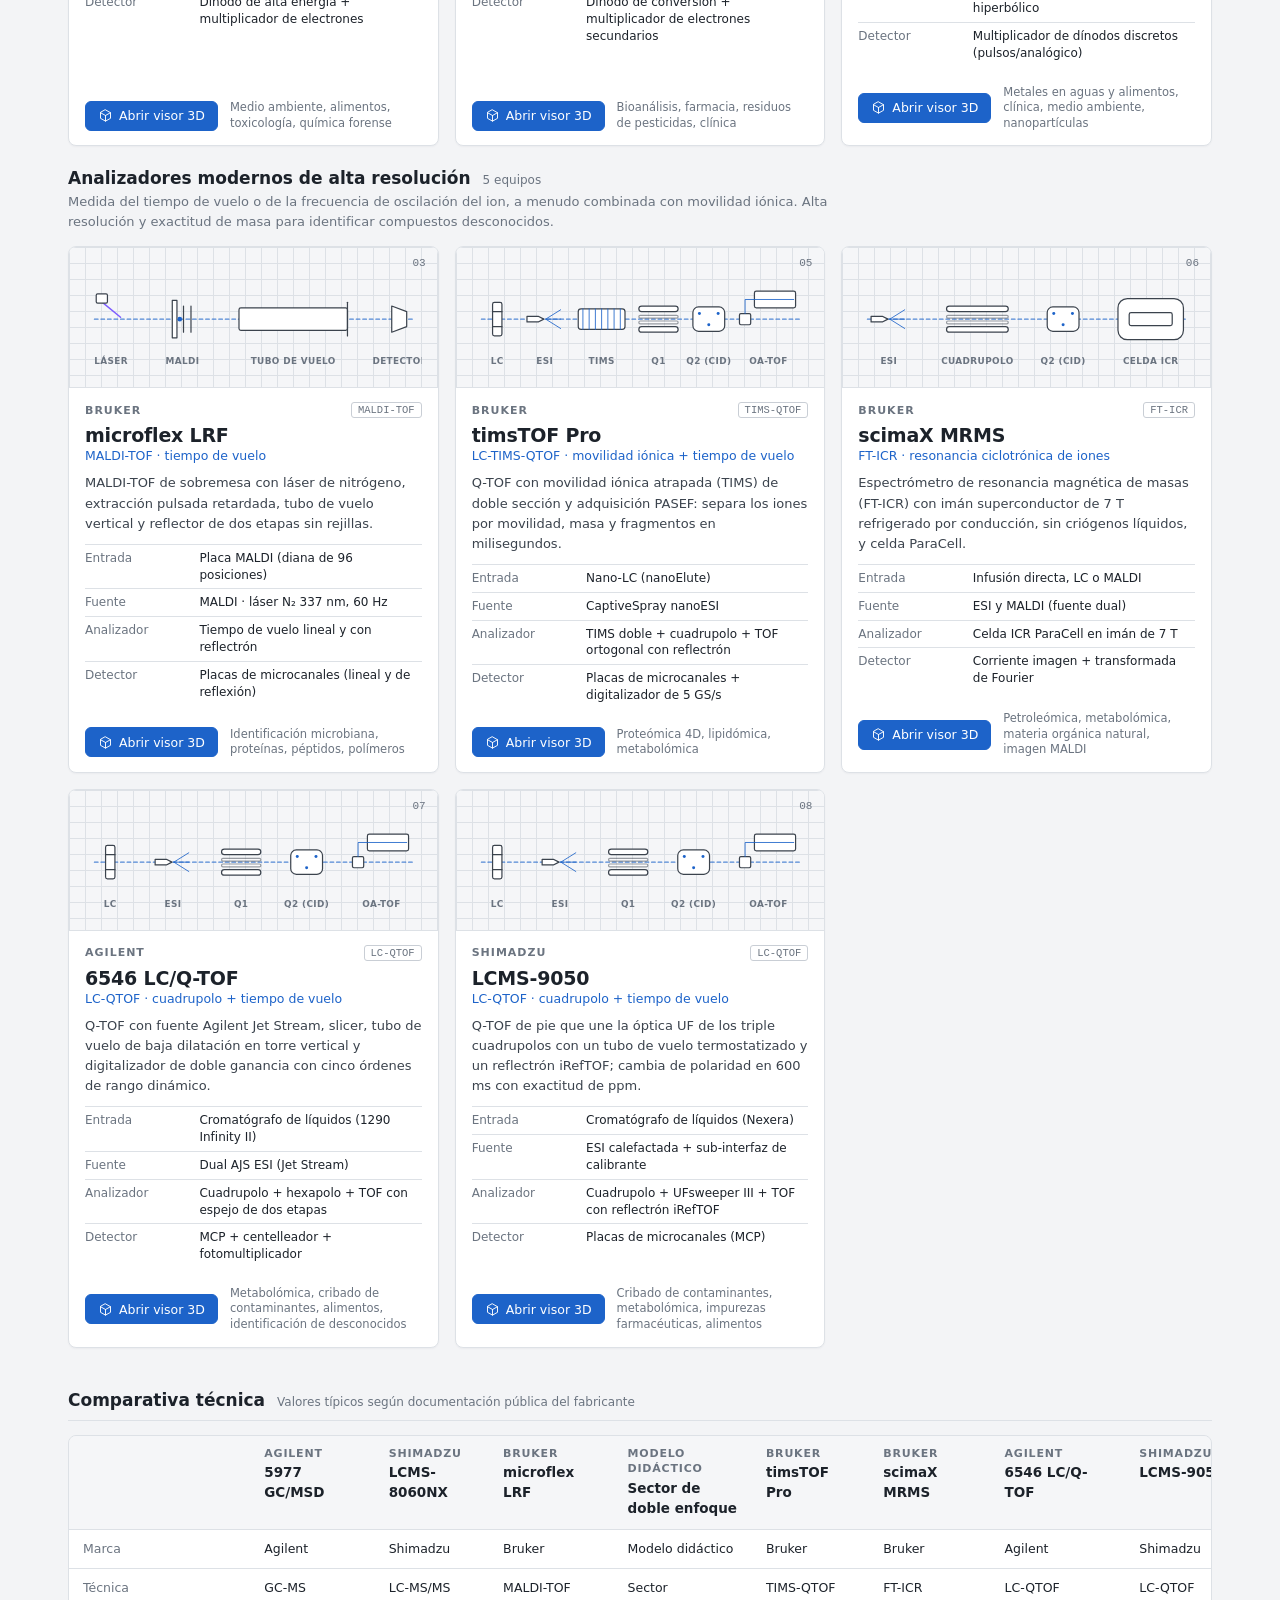
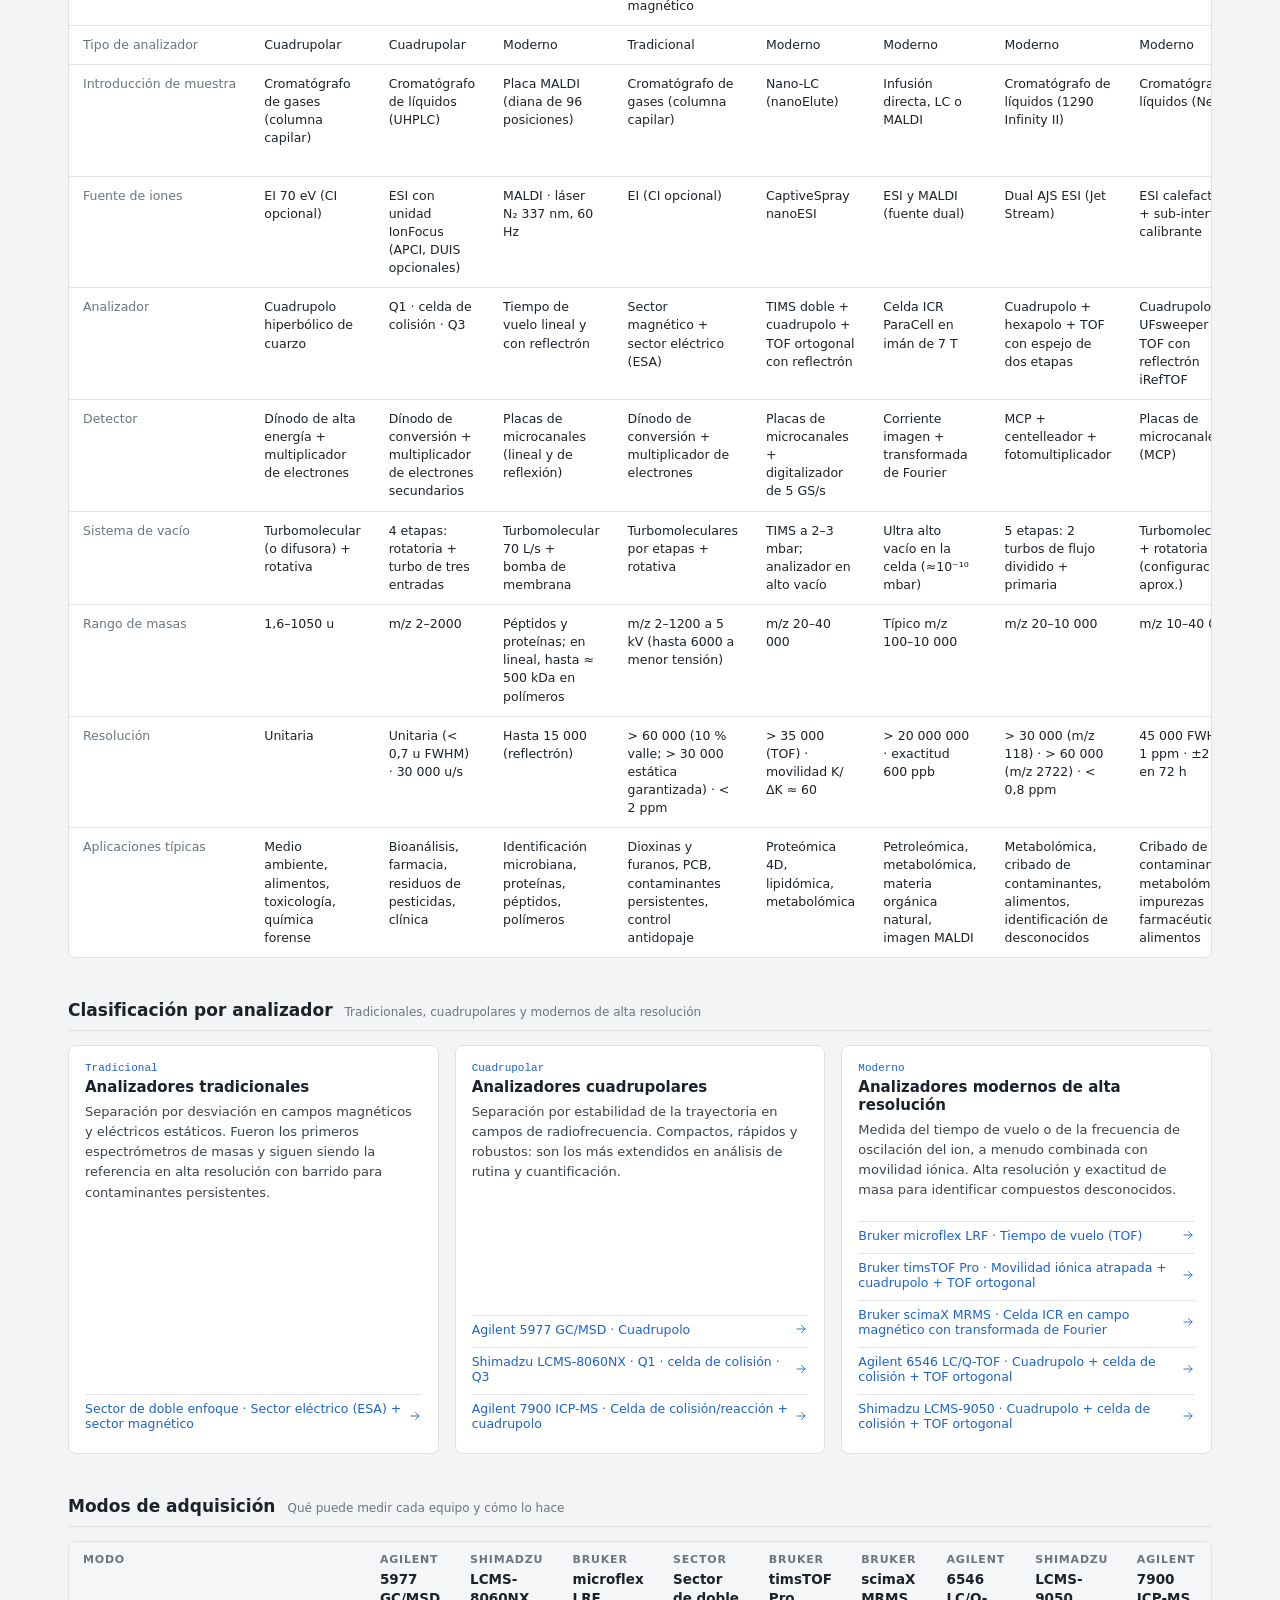
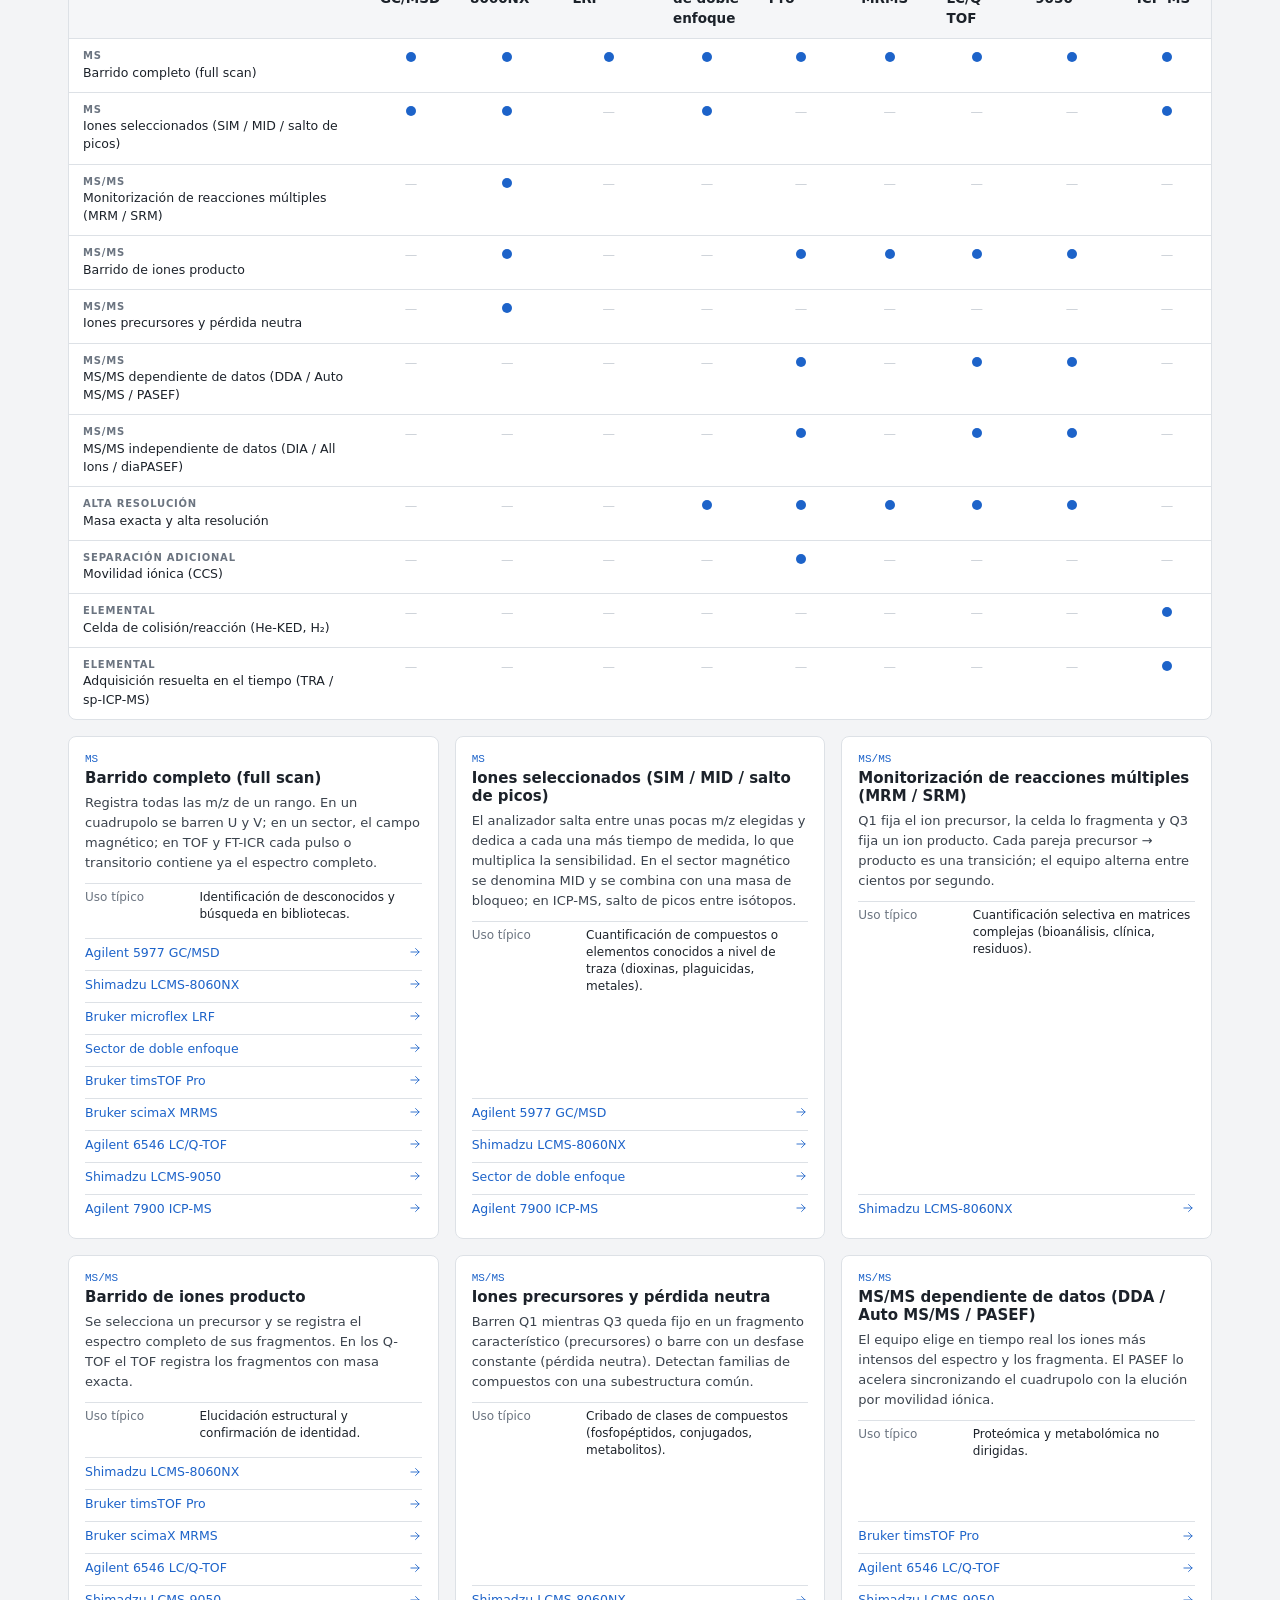
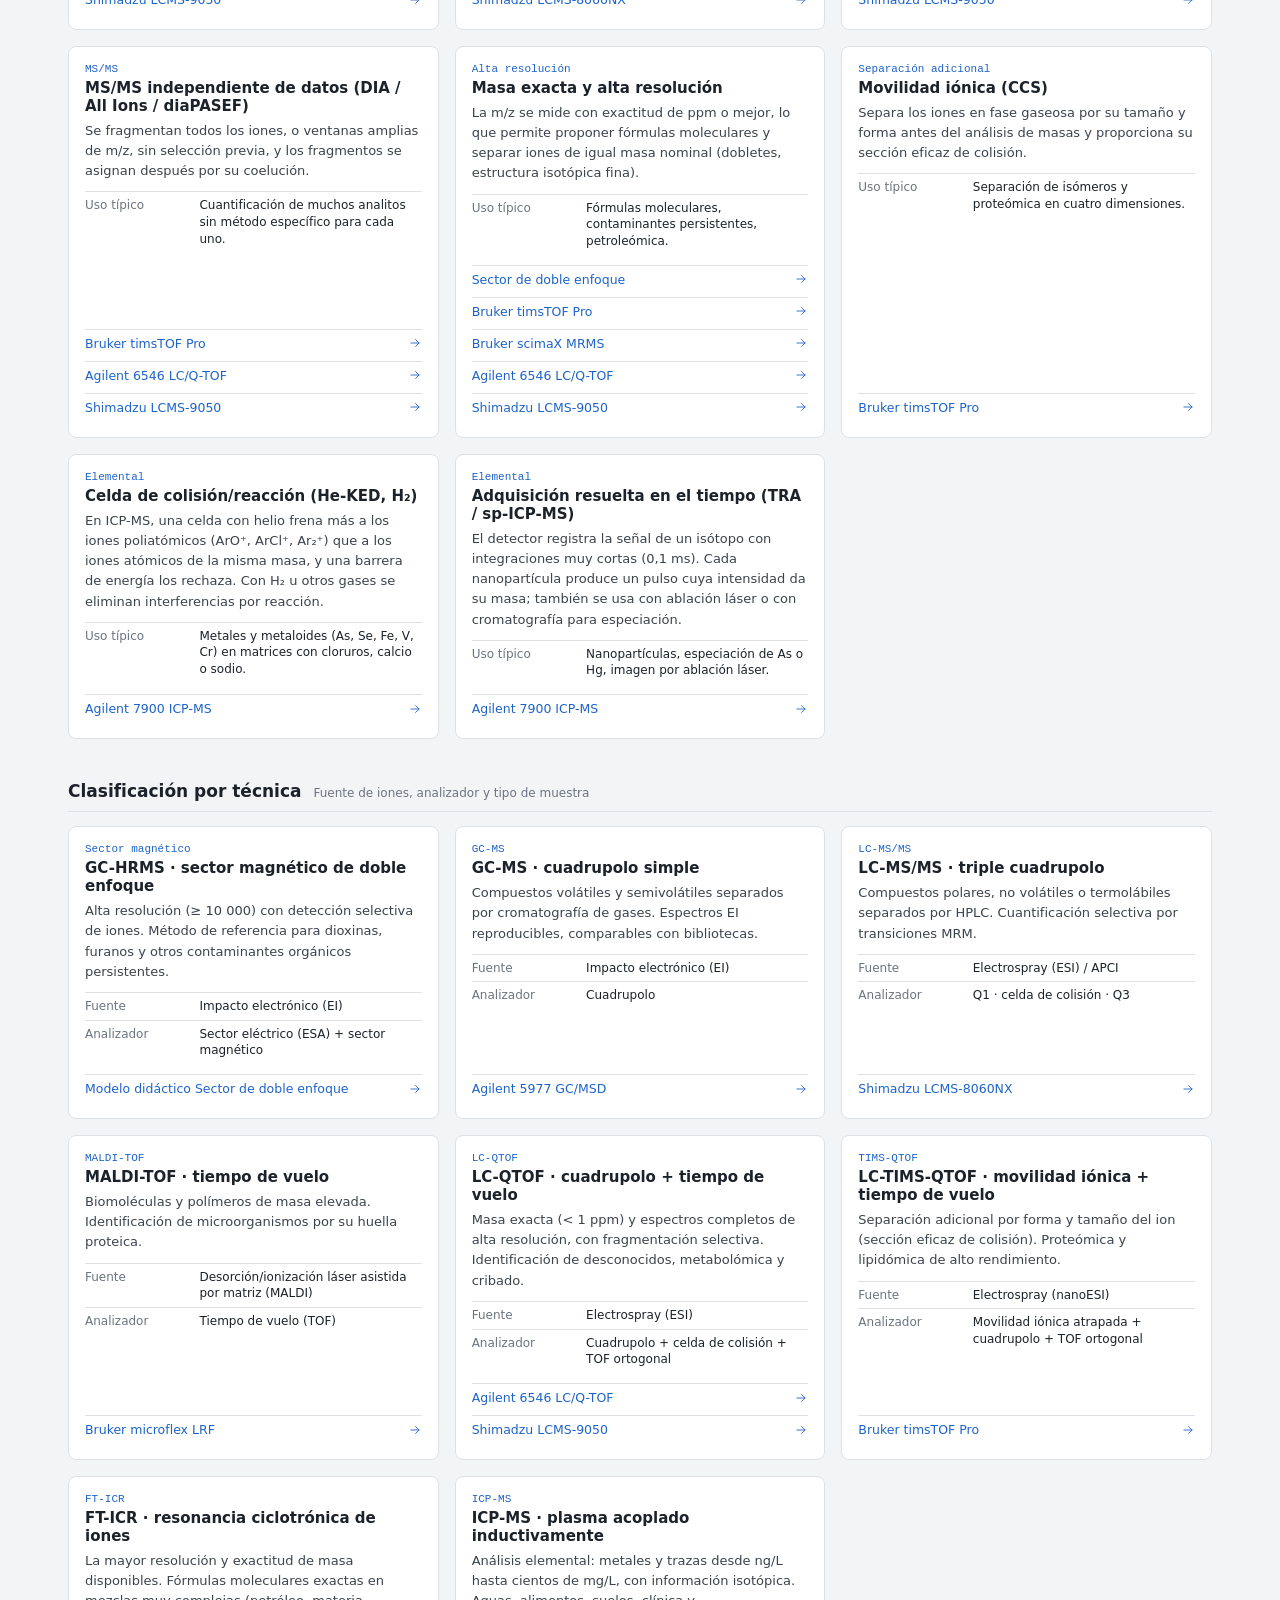
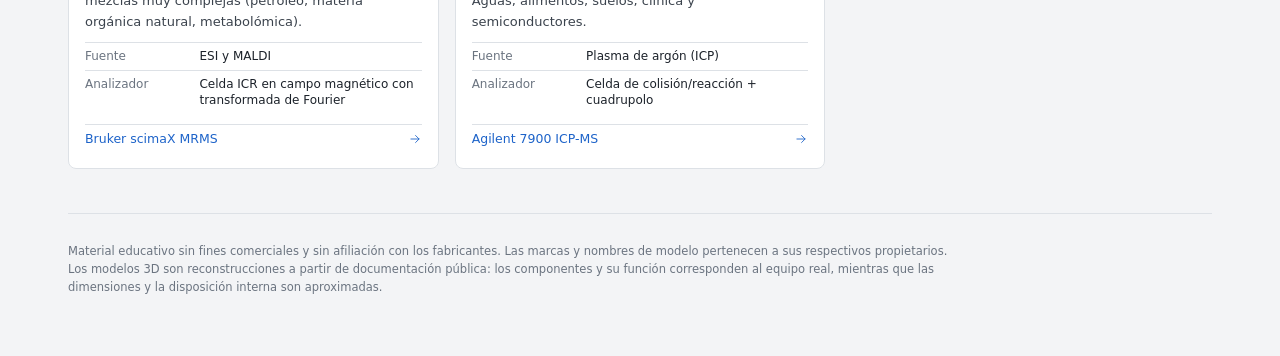
==== commit 828c3b34: "Add files via upload" ====
--- a/index.html
+++ b/index.html
@@ -2,7 +2,7 @@
 <html lang="es" data-theme="light">
 <head>
   <meta charset="UTF-8" />
-  <meta name="viewport" content="width=device-width, initial-scale=1.0" />
+  <meta name="viewport" content="width=device-width, initial-scale=1.0, viewport-fit=cover" />
   <title>Espectrometría de masas · Catálogo de equipos</title>
   <script>
     (function () {
--- a/css/styles.css
+++ b/css/styles.css
@@ -375,8 +375,274 @@
 #cine .cine-prog i:hover { height: 7px; }
 #cine .cine-prog i.done b { width: 100% !important; }
 #cine .cine-prog b { position: absolute; left: 0; top: 0; bottom: 0; width: 0; background: var(--accent); }
-@media (max-width: 700px) { #cine .time { display: none; } #cine .cine-card { max-width: 86vw; } #cine .cine-chap { bottom: 120px; } }
+@media (max-width: 700px) { #cine .time { display: none; } #cine .cine-card { max-width: 86vw; } #cine .cine-chap { bottom: 120px; } }
 [data-theme="light"] #cine .cine-chap { color: #141a22; }
 [data-theme="light"] #cine .cine-chap .num { border-color: rgba(20, 26, 34, 0.5); }
 [data-theme="light"] #cine .cine-chap b { text-shadow: 0 1px 10px rgba(255, 255, 255, 0.9); }
-[data-theme="light"] #cine .cine-vig { background: linear-gradient(to top, rgba(8, 12, 18, 0.18), rgba(8, 12, 18, 0) 22%); }
+[data-theme="light"] #cine .cine-vig { background: linear-gradient(to top, rgba(8, 12, 18, 0.18), rgba(8, 12, 18, 0) 22%); }
+
+/* =========================================================================
+   TABLETAS Y MÓVILES (el escritorio ≥ 1180 px no cambia)
+   · Modo cajón (≤ 860 px, o móvil apaisado): la estructura del modelo se abre con «Componentes».
+   · Móvil vertical (≤ 760 px de ancho): barra inferior de acciones y hojas inferiores
+     (estructura, propiedades, simulación, recorrido) con asa para arrastrar.
+   · Móvil apaisado (≤ 500 px de alto): paneles laterales y barra superior compacta.
+   Las mismas consultas están en main.js (MQ) para el encuadre de la cámara.
+   ========================================================================= */
+#btnParts, #partsClose, #tgMore { display: none; }
+.nav-main, .nav-tools { display: contents; }
+html:has(body.visor), body.visor { overscroll-behavior: none; }
+body.visor { touch-action: pan-x pan-y; }            /* sin zoom de página; el lienzo 3D (touch-action: none) sí pellizca */
+#explode { touch-action: none; }
+.toast { position: fixed; left: 50%; bottom: calc(var(--status) + 74px); z-index: 22; width: max-content; max-width: calc(100vw - 32px); padding: 9px 16px;
+  border-radius: 20px; background: rgba(16, 20, 26, 0.88); color: #eef1f4; font-size: 12.5px; line-height: 1.45; text-align: center;
+  pointer-events: none; opacity: 0; transform: translate(-50%, 8px); transition: opacity .35s ease, transform .35s ease; }
+.toast.show { opacity: 1; transform: translate(-50%, 0); }
+
+@media (max-width: 1179px) {
+  body.visor .brand h1 { white-space: nowrap; overflow: hidden; text-overflow: ellipsis; }
+  body.visor .eq-switch { max-width: calc(100% + 12px); min-width: 0; }   /* compensa el margen negativo */
+}
+
+/* ---------- modo cajón: tabletas en vertical y todos los móviles ---------- */
+@media (max-width: 860px), (max-height: 500px) and (max-width: 1000px) {
+  body.visor #topbar { grid-template-columns: minmax(0, 1fr) auto auto; column-gap: 10px; }
+  body.visor .tbtn { width: 40px; height: 40px; }
+  #btnCat { display: none; }                         /* el logotipo «MS» y el menú del equipo llevan al catálogo */
+  #btnParts { display: inline-flex; }
+  #partsClose { display: grid; }
+  #partCount { margin-left: auto; }
+  #sidebar { z-index: 19; visibility: hidden; transform: translateX(calc(-100% - 3 * var(--gap)));
+    transition: transform .26s cubic-bezier(.2, .8, .2, 1), visibility 0s linear .26s; box-shadow: 0 12px 48px rgba(0, 0, 0, 0.28); }
+  body.parts-open #sidebar { visibility: visible; transform: none; transition: transform .26s cubic-bezier(.2, .8, .2, 1); }
+  #simpanel { left: var(--gap); }
+  body.info-open #tour { right: calc(var(--info-w) + 2 * var(--gap)); }
+  /* equipo en dos líneas: marca pequeña encima del modelo */
+  body.visor .eq-switch { min-height: 40px; padding: 2px 6px; margin: 0; max-width: 100%; }
+  body.visor .eq-switch h1 { display: grid; grid-template-columns: minmax(0, max-content); min-width: 0; line-height: 1.2; }
+  #brandName { font-size: 10px; font-weight: 600; text-transform: uppercase; letter-spacing: .7px; color: var(--muted); overflow: hidden; text-overflow: ellipsis; }
+  #modelName { font-size: 14.5px; overflow: hidden; text-overflow: ellipsis; }
+  /* barra de vista compacta: inicio · explosionado · transparencia · «más» (abre una segunda fila con el resto) */
+  #viewbar { flex-wrap: wrap; justify-content: space-between; gap: 2px; padding: 3px; border-radius: 12px; touch-action: manipulation; }
+  #viewbar .grp:not(.explode) { display: contents; }
+  #viewbar .grp + .grp { border-left: 0; }
+  .vbtn { width: 40px; height: 40px; border-radius: 8px; }
+  #viewbar [data-view="home"] { order: 1; }
+  #viewbar .explode { order: 2; flex: 1 1 auto; min-width: 0; gap: 6px !important; padding: 0 6px !important; }
+  #viewbar #tgXray { order: 3; }
+  #viewbar #tgMore { display: grid; order: 4; }
+  #viewbar .vb-x { display: none; order: 10; }
+  #viewbar::after { content: ''; order: 9; flex-basis: 100%; height: 0; display: none; }
+  body.vb-more #viewbar .vb-x { display: grid; }
+  body.vb-more #viewbar::after { display: block; }
+  #explode { flex: 1 1 auto; width: auto; min-width: 70px; height: 40px; margin: 0; background: transparent; cursor: pointer;
+    -webkit-appearance: none; appearance: none; --v: 0%; }
+  #explode::-webkit-slider-runnable-track { height: 4px; border-radius: 2px; background: linear-gradient(to right, var(--accent) var(--v), var(--line-2) var(--v)); }
+  #explode::-webkit-slider-thumb { -webkit-appearance: none; width: 24px; height: 24px; margin-top: -10px; border-radius: 50%; background: var(--panel-solid);
+    border: 2px solid var(--accent); box-shadow: 0 1px 4px rgba(0, 0, 0, 0.25); }
+  #explode::-moz-range-track { height: 4px; border-radius: 2px; background: var(--line-2); }
+  #explode::-moz-range-progress { height: 4px; border-radius: 2px; background: var(--accent); }
+  #explode::-moz-range-thumb { width: 20px; height: 20px; border-radius: 50%; background: var(--panel-solid); border: 2px solid var(--accent); }
+  #explode:disabled { opacity: .45; }
+  #explodeVal { width: 34px; font-size: 12px; }
+}
+
+/* ---------- tableta en vertical (761–860 px) ---------- */
+@media (min-width: 761px) and (max-width: 860px) and (min-height: 501px) {
+  #viewbar { width: min(420px, calc(100vw - 2 * var(--gap))); }
+  body.info-open #viewbar { left: calc((100% - var(--info-w) - 2 * var(--gap)) / 2); }
+  /* simulación a todo el ancho; la ficha y el recorrido quedan encima */
+  body.info-open #simpanel, body.tour-open.sim-open #simpanel { right: var(--gap); }
+  #simpanel, body.tour-open.sim-open #simpanel { grid-template-columns: 210px 1fr 1fr; }
+  #simpanel .narrow { display: flex; }
+  body.sim-open #info { max-height: calc(100% - var(--top) - var(--status) - 280px - 4 * var(--gap)); }
+  body.tour-open.sim-open #tour { left: var(--gap); right: var(--gap); width: auto; }
+  body.tour-open.sim-open.info-open #tour { right: calc(var(--info-w) + 2 * var(--gap)); }
+  body.tour-open.sim-open #tour p { max-height: 7.5em; overflow-y: auto; }
+  body.tour-open.sim-open .tour-nav { flex-direction: row; align-items: center; }
+}
+/* ---------- común a móvil vertical y apaisado ---------- */
+@media (max-width: 760px), (max-height: 500px) and (max-width: 1000px) {
+  :root { --gap: 8px; --sl: max(8px, env(safe-area-inset-left, 0px)); --sr: max(8px, env(safe-area-inset-right, 0px)); }
+  .ibtn { width: 40px; height: 40px; border-radius: 8px; }
+  .ibtn svg { width: 18px; height: 18px; }
+  .btn { height: 40px; padding: 0 14px; font-size: 13px; }
+  .btn.small { height: 36px; padding: 0 12px; font-size: 12.5px; }
+  input[type=search] { height: 42px; font-size: 15px; }
+  .item { min-height: 42px; font-size: 14px; padding-left: 28px; }
+  .item::before { left: 14px; }
+  .cat { min-height: 38px; font-size: 11.5px; }
+  #partList, #infoBody, #tour p, .modal-body, .menu { overscroll-behavior: contain; }
+  .links button { min-height: 42px; font-size: 13.5px; }
+  .info-actions { flex-wrap: wrap; }
+  .tag { font-size: 10.5px; padding: 3px 6px; }
+
+  /* selector de equipo */
+  .menu { position: fixed; top: calc(var(--top) + 4px); left: var(--sl); width: min(340px, calc(100vw - 16px)); max-height: calc(100vh - var(--top) - 16px);
+    max-height: calc(100dvh - var(--top) - 16px); overflow-y: auto; }
+  .menu-item, .menu-foot { min-height: 44px; font-size: 14px; }
+
+  /* simulación: columna única desplazable (cabecera fija, controles, gráfica, lecturas, segunda gráfica, notas) */
+  #simpanel { display: flex; flex-direction: column; gap: 10px; padding: 0 12px 14px; overflow-y: auto; overscroll-behavior: contain; }
+  #simpanel .sim-controls { display: contents; }
+  #simpanel .panel-head { position: sticky; top: 0; z-index: 2; order: 0; flex: none; margin: 0 -12px; padding: 6px 6px 6px 14px; background: var(--panel-solid);
+    border-bottom: 1px solid var(--line); }
+  #simCtrls { order: 2; display: grid; grid-template-columns: repeat(auto-fit, minmax(140px, 1fr)); gap: 8px 10px; }
+  #simpanel .sim-controls label { flex-direction: column; align-items: stretch; gap: 4px; font-size: 11.5px; }
+  #simpanel .sim-controls label.hidden { display: none !important; }
+  #simpanel .sim-controls select { width: 100%; max-width: none; height: 40px; font-size: 13.5px; padding: 0 8px; }
+  #simpanel .sim-chart { order: 1; flex: none; height: 200px; }
+  #simpanel .readouts { order: 3; flex: none; margin-top: 0; }
+  #simpanel .readouts b { font-size: 14px; }
+  #simpanel .narrow { display: flex; order: 4; height: 190px; }
+  #simNote { order: 5; } #simLegend { order: 6; }
+  #simpanel .fine { font-size: 11.5px; }
+  body.sim-open #viewbar, body.tour-open #viewbar { display: none; }
+
+  /* recorrido */
+  #tour { display: flex; flex-direction: column; transform: none; min-width: 0; }
+  #tour p { min-height: 0; overflow-y: auto; font-size: 13.5px; }
+  body #tour .a2d-ver { align-self: flex-start; height: 36px; margin: 0 0 12px; }
+  #tourDots { display: none; }
+  .tour-nav, body.tour-open.sim-open .tour-nav { flex-direction: row; align-items: center; }
+  .tour-btns, body.tour-open.sim-open .tour-btns { flex: 1; justify-content: stretch; }
+  .tour-btns .btn { flex: 1; justify-content: center; height: 42px; }
+
+  /* película */
+  #cine .cbtn { width: 40px; height: 40px; }
+  #cine .cbtn.big { width: 44px; height: 40px; }
+  #cine .cine-prog { height: 24px; }
+  #cine .cine-card { left: max(20px, env(safe-area-inset-left, 0px)); }
+
+  /* recursos */
+  .res { grid-template-columns: 34px minmax(0, 1fr) 16px; row-gap: 6px; }
+  .res-ic { grid-row: 1 / span 2; align-self: start; }
+  .res-meta { grid-column: 2; grid-row: 2; flex-wrap: wrap; }
+  .res-ext { grid-column: 3; grid-row: 1; }
+}
+
+/* ---------- móvil vertical ---------- */
+@media (max-width: 760px) and (min-height: 501px) {
+  :root { --top: calc(50px + env(safe-area-inset-top, 0px)); --dock: calc(58px + env(safe-area-inset-bottom, 0px)); --sheet: 46vh; --sheet: 46dvh; }
+
+  /* barra superior: logotipo, equipo (marca y modelo en dos líneas), tema e información */
+  #topbar { padding: env(safe-area-inset-top, 0px) var(--sr) 0 var(--sl); }
+  body.visor #topbar { grid-template-columns: minmax(0, 1fr) auto; column-gap: 6px; }
+  body.visor .brand { gap: 8px; }
+  body.visor .mark { width: 34px; height: 34px; flex: none; }
+  .nav-tools .sep { display: none; }
+
+  /* pestañas de modo: píldora flotante bajo la barra */
+  #modeTabs { position: fixed; top: calc(var(--top) + 8px); left: 50%; transform: translateX(-50%); padding: 3px; border-radius: 11px;
+    background: var(--panel); box-shadow: var(--shadow); backdrop-filter: blur(12px); }
+  #modeTabs button { height: 40px; padding: 0 16px; border-radius: 8px; font-size: 13px; white-space: nowrap; }
+  body.tour-open #modeTabs, body.info-full.info-open #modeTabs { display: none; }
+
+  /* barra inferior de acciones */
+  .nav-main { display: flex; position: fixed; left: 0; right: 0; bottom: 0; z-index: 21; height: var(--dock); align-items: flex-start; gap: 2px;
+    padding: 4px var(--sr) env(safe-area-inset-bottom, 0px) var(--sl); background: var(--panel-solid); border-top: 1px solid var(--line); }
+  body.visor .nav-main .tbtn { position: relative; flex: 1 1 0; min-width: 0; width: auto; height: 50px; padding: 4px 0; flex-direction: column; justify-content: center;
+    gap: 3px; border-radius: 10px; font-size: 10.5px; letter-spacing: -.1px; color: var(--muted); }
+  body.visor .nav-main .tbtn span { display: block; max-width: 100%; overflow: hidden; text-overflow: ellipsis; white-space: nowrap; }
+  body.visor .nav-main .tbtn svg { width: 22px; height: 22px; }
+  body.visor .nav-main .tbtn.on { background: transparent; border-color: transparent; color: var(--accent); }
+  body.visor .nav-main .tbtn.on::before { content: ''; position: absolute; top: -5px; left: 50%; width: 26px; height: 3px; margin-left: -13px; border-radius: 0 0 3px 3px; background: var(--accent); }
+  #statusbar { display: none; }
+
+  /* hojas inferiores: asa, esquinas redondeadas, sobre la barra inferior */
+  #sidebar, #info, #simpanel { left: 0; right: 0; width: auto; top: auto; bottom: var(--dock); border-radius: 16px 16px 0 0; border-width: 1px 0 0;
+    background: var(--panel-solid); box-shadow: 0 -6px 28px rgba(0, 0, 0, 0.16); }
+  body.info-open #viewbar { display: none; }
+  #sidebar .panel-head, #info .panel-head { position: relative; padding: 18px 6px 8px 16px; touch-action: none; cursor: grab; user-select: none; -webkit-user-select: none; }
+  #sidebar .panel-head::before, #info .panel-head::before, #simpanel .panel-head::before { content: ''; position: absolute; left: 50%; top: 6px; width: 38px;
+    height: 4px; margin-left: -19px; border-radius: 2px; background: var(--line-2); }
+  #simpanel .panel-head { padding-top: 14px; }
+  #sidebar .panel-head .ibtn, #info .panel-head .ibtn, #simpanel .panel-head .ibtn { margin: -6px 0; }
+  #sidebar { height: 72vh; height: min(72dvh, calc(100dvh - var(--top) - var(--dock) - 16px)); transform: translateY(calc(100% + var(--dock) + 10px)); }
+  body.parts-open #sidebar { transform: none; }
+  #info { height: var(--sheet); max-height: none; z-index: 18; animation: sheetup .24s cubic-bezier(.2, .8, .2, 1); transition: height .25s ease; }
+  body.info-full #info { height: calc(100vh - var(--top) - var(--dock) - 12px); height: calc(100dvh - var(--top) - var(--dock) - 12px); }
+  #infoBody { flex: 1; min-height: 0; padding: 12px 16px 22px; }
+  #infoBody h3 { font-size: 18px; }
+  #infoBody p { font-size: 14px; }
+  #infoBody li { font-size: 13.5px; }
+  .specs { font-size: 13px; }
+  #simpanel { height: 48vh; height: 48dvh; z-index: 17; }
+  body.info-open #simpanel, body.tour-open.sim-open #simpanel { right: 0; }
+
+  /* barra de vista sobre la barra inferior, a todo el ancho */
+  #viewbar { left: var(--gap); right: var(--gap); bottom: calc(var(--dock) + var(--gap)); transform: none; }
+
+  /* recorrido: tarjeta inferior; con la simulación abierta pasa arriba */
+  #tour, body.tour-open.sim-open #tour, body.info-open #tour { top: auto; left: var(--gap); right: var(--gap); bottom: calc(var(--dock) + var(--gap)); width: auto;
+    max-height: 44vh; max-height: 44dvh; padding: 10px 14px 12px; z-index: 16; }
+  body.tour-open.sim-open #tour { top: calc(var(--top) + var(--gap)); bottom: auto; max-height: 30vh; max-height: 30dvh; padding-top: 8px; }
+  body.tour-open.sim-open #tour h3 { font-size: 15px; margin-bottom: 4px; }
+  body.tour-open.sim-open .tour-progress { margin: 5px 0 8px; }
+  body.tour-open.sim-open #tour p { max-height: none; }
+  body.tour-open.sim-open #simpanel { height: 37vh; height: 37dvh; }
+  #tour h3 { font-size: 16px; }
+
+  /* ventanas modales como hojas inferiores */
+  .modal { align-items: end; justify-items: stretch; }
+  .modal-box, .modal-box.wide { width: 100%; max-height: calc(100vh - var(--top)); max-height: calc(100dvh - var(--top)); border-radius: 16px 16px 0 0; border-width: 1px 0 0;
+    animation: sheetup .24s cubic-bezier(.2, .8, .2, 1); }
+  .modal .panel-head { padding: 8px 6px 8px 16px; }
+  .modal-body { padding: 12px 16px calc(20px + env(safe-area-inset-bottom, 0px)); }
+  .modal-body .specs td:first-child { width: 40%; }
+
+  .toast { bottom: calc(var(--dock) + 66px); }
+
+  /* película: barra en dos filas (progreso arriba) y subtítulos por encima */
+  #cine .cine-bar { width: calc(100% - 16px); flex-wrap: wrap; justify-content: space-between; gap: 0; padding: 2px 4px 4px;
+    bottom: calc(8px + env(safe-area-inset-bottom, 0px)); }
+  #cine .cine-prog { order: -1; flex: 1 0 100%; padding: 0 4px; }
+  #cine .cine-sub { bottom: calc(112px + env(safe-area-inset-bottom, 0px)); width: calc(100% - 24px); }
+  #cine .cine-sub span { font-size: 15px; }
+  #cine .cine-chap { left: 18px; bottom: calc(190px + env(safe-area-inset-bottom, 0px)); }
+  #cine .cine-card { top: calc(11vh + env(safe-area-inset-top, 0px)); max-width: calc(100% - 40px); }
+  body.cine-on.sim-open #simpanel { left: 0; right: 0; bottom: 0; height: 34vh; height: 34dvh; padding-bottom: env(safe-area-inset-bottom, 0px); }
+  body.cine-on #simpanel .panel-head, body.cine-on #simCtrls, body.cine-on #simNote, body.cine-on #simLegend { display: none; }
+  body.cine-on #simpanel .sim-chart { margin-top: 10px; }
+  body.cine-on #simpanel .sim-chart ~ .sim-chart { margin-top: 0; }
+  body.cine-on.sim-open #cine .cine-bar { bottom: calc(34dvh + 8px); }
+  body.cine-on.sim-open #cine .cine-sub { bottom: calc(34dvh + 108px); }
+  body.cine-on.sim-open #cine .cine-chap { bottom: calc(34dvh + 176px); }
+}
+@media (max-width: 374px) and (min-height: 501px) {
+  body.visor .nav-main .tbtn { font-size: 10px; letter-spacing: -.2px; }
+}
+@keyframes sheetup { from { transform: translateY(30%); opacity: 0; } }
+
+/* ---------- móvil apaisado ---------- */
+@media (max-height: 500px) and (max-width: 1000px) {
+  :root { --top: calc(46px + env(safe-area-inset-top, 0px)); }
+  #topbar { padding: env(safe-area-inset-top, 0px) var(--sr) 0 var(--sl); }
+  body.visor .seg button { height: 36px; padding: 0 12px; }
+  body.visor .tbtn { width: 38px; height: 38px; }
+  #statusbar { display: none; }
+  #sidebar { top: calc(var(--top) + var(--gap)); bottom: var(--gap); left: var(--sl); width: min(300px, 46vw); }
+  #info { top: calc(var(--top) + var(--gap)); bottom: var(--gap); right: var(--sr); width: min(360px, 46vw); max-height: none; z-index: 18; }
+  #simpanel, body.info-open #simpanel, body.tour-open.sim-open #simpanel { top: calc(var(--top) + var(--gap)); bottom: var(--gap); left: auto; right: var(--sr);
+    width: min(400px, 46vw); height: auto; z-index: 17; }
+  #tour, body.tour-open.sim-open #tour { top: calc(var(--top) + var(--gap)); bottom: var(--gap); left: var(--sl); right: auto; width: min(340px, 42vw); max-height: none;
+    padding: 10px 14px 12px; }
+  #tour p, body.tour-open.sim-open #tour p { flex: 1 1 auto; max-height: none; }
+  #viewbar { left: 50%; transform: translateX(-50%); width: min(420px, calc(100vw - 16px)); bottom: calc(var(--gap) + env(safe-area-inset-bottom, 0px)); }
+  body.info-open #viewbar { left: var(--sl); transform: none; width: min(420px, calc(100vw - min(360px, 46vw) - 32px)); }
+  .modal-box, .modal-box.wide { max-height: calc(100vh - 16px); max-height: calc(100dvh - 16px); }
+  .toast { bottom: 68px; }
+  #cine .cine-chap { bottom: 108px; }
+  #cine .cine-card { top: 9vh; }
+  body.cine-on.sim-open #simpanel { top: var(--gap); bottom: var(--gap); left: auto; right: var(--sr); width: min(400px, 46vw); }
+  body.cine-on.sim-open #cine .cine-bar, body.cine-on.sim-open #cine .cine-sub { left: calc((100% - min(400px, 46vw) - 16px) / 2); width: calc(100% - min(400px, 46vw) - 40px); }
+  body.cine-on.sim-open #cine .cine-bar { bottom: 8px; }
+  body.cine-on.sim-open #cine .cine-sub { bottom: 62px; }
+  body.cine-on.sim-open #cine .cine-chap { bottom: 108px; }
+  body.cine-on.sim-open #cine .time { display: none; }
+}
+
+/* campos táctiles a 16 px (iOS no amplía la página al enfocarlos) */
+@media (hover: none) and (pointer: coarse) {
+  input[type=search], #simpanel .sim-controls select { font-size: 16px; }
+}
--- a/css/portada.css
+++ b/css/portada.css
@@ -89,4 +89,60 @@
 .m-grp { display: block; font-size: 10px; font-weight: 600; text-transform: uppercase; letter-spacing: .8px; color: var(--muted); }
 .dot-ok { display: inline-block; width: 10px; height: 10px; border-radius: 50%; background: var(--accent); }
 .dot-no { color: var(--line-2); }
-.modos-grid { margin-top: 16px; }+.modos-grid { margin-top: 16px; }
+
+/* ---------- tabletas y móviles ---------- */
+.block-sec { scroll-margin-top: calc(var(--top) + 14px); }
+/* las rejillas nunca exigen más ancho que la pantalla */
+.grid { grid-template-columns: repeat(auto-fill, minmax(min(340px, 100%), 1fr)); }
+#cards.cols { grid-template-columns: repeat(auto-fit, minmax(min(330px, 100%), 1fr)); }
+.tech-grid { grid-template-columns: repeat(auto-fill, minmax(min(300px, 100%), 1fr)); }
+@media (max-width: 860px) {
+  body.portada #topbar { grid-template-columns: minmax(0, 1fr) auto; column-gap: 8px; }
+  body.portada #topbar > div:empty { display: none; }
+  body.portada .brand h1 { white-space: nowrap; overflow: hidden; text-overflow: ellipsis; }
+  body.portada nav .tbtn { width: 40px; height: 40px; }
+  /* tablas anchas: desplazamiento horizontal con la primera columna fija */
+  .cmp th:first-child, .cmp td:first-child { position: sticky; left: 0; z-index: 1; background: var(--panel-solid); box-shadow: 1px 0 0 var(--line); }
+  .cmp thead th:first-child { background: var(--sub); }
+  .cmp td:first-child { white-space: normal; min-width: 116px; }
+  .cmp.modos td:first-child { min-width: 150px; }
+  .table-wrap { overscroll-behavior-x: contain; }
+}
+@media (max-width: 760px) {
+  :root { --top: calc(52px + env(safe-area-inset-top, 0px)); }
+  body.portada #topbar { padding: env(safe-area-inset-top, 0px) max(8px, env(safe-area-inset-right, 0px)) 0 max(12px, env(safe-area-inset-left, 0px)); }
+  body.portada .sep { display: none; }
+  body.portada .wrap { padding-top: calc(var(--top) + 22px); }
+  .wrap { padding-left: max(16px, env(safe-area-inset-left, 0px)); padding-right: max(16px, env(safe-area-inset-right, 0px));
+    padding-bottom: calc(28px + env(safe-area-inset-bottom, 0px)); }
+  .intro p { font-size: 14px; }
+  /* filtros: etiqueta encima y botones a todo el ancho; los grupos largos se desplazan en horizontal */
+  .toolbar { flex-direction: column; flex-wrap: nowrap; align-items: stretch; gap: 12px; padding: 6px 0 16px; }
+  .filt { flex-direction: column; align-items: stretch; gap: 6px; min-width: 0; }
+  .toolbar .seg { display: flex; max-width: 100%; overflow-x: auto; scrollbar-width: none; -webkit-overflow-scrolling: touch; overscroll-behavior-x: contain;
+    scroll-snap-type: x proximity; }
+  .toolbar .seg::-webkit-scrollbar { display: none; }
+  .toolbar .seg button { flex: 1 0 auto; min-height: 38px; padding: 0 14px; white-space: nowrap; scroll-snap-align: start; font-size: 13px; }
+  .group-head, .sec-head { flex-wrap: wrap; row-gap: 2px; }
+  .group-desc { min-height: 0; }
+  .card-foot { flex-wrap: wrap; }
+  .card-foot .btn { height: 40px; }
+  .card h3 { font-size: 18px; }
+  .esq { height: 104px; }
+  .tech-eq a { min-height: 40px; align-items: center; }
+  .cmp th, .cmp td { padding: 9px 12px; }
+  .cmp:not(.modos) th, .cmp:not(.modos) td { min-width: 150px; }
+  .cmp:not(.modos) th:first-child, .cmp:not(.modos) td:first-child { min-width: 112px; width: 112px; }
+  /* indicador de que el grupo de filtros continúa a un lado */
+  .toolbar .seg.fade-r { -webkit-mask-image: linear-gradient(to right, #000 82%, transparent); mask-image: linear-gradient(to right, #000 82%, transparent); }
+  .toolbar .seg.fade-l { -webkit-mask-image: linear-gradient(to left, #000 82%, transparent); mask-image: linear-gradient(to left, #000 82%, transparent); }
+  .toolbar .seg.fade-l.fade-r { -webkit-mask-image: linear-gradient(to right, transparent, #000 14%, #000 86%, transparent);
+    mask-image: linear-gradient(to right, transparent, #000 14%, #000 86%, transparent); }
+}
+@media (max-width: 480px) {
+  body.portada nav { gap: 0; }
+  body.portada nav .tbtn { width: 38px; }
+  body.portada .brand { gap: 9px; }
+  body.portada .brand h1 { white-space: normal; font-size: 13.5px; line-height: 1.15; display: -webkit-box; -webkit-box-orient: vertical; -webkit-line-clamp: 2; }
+}
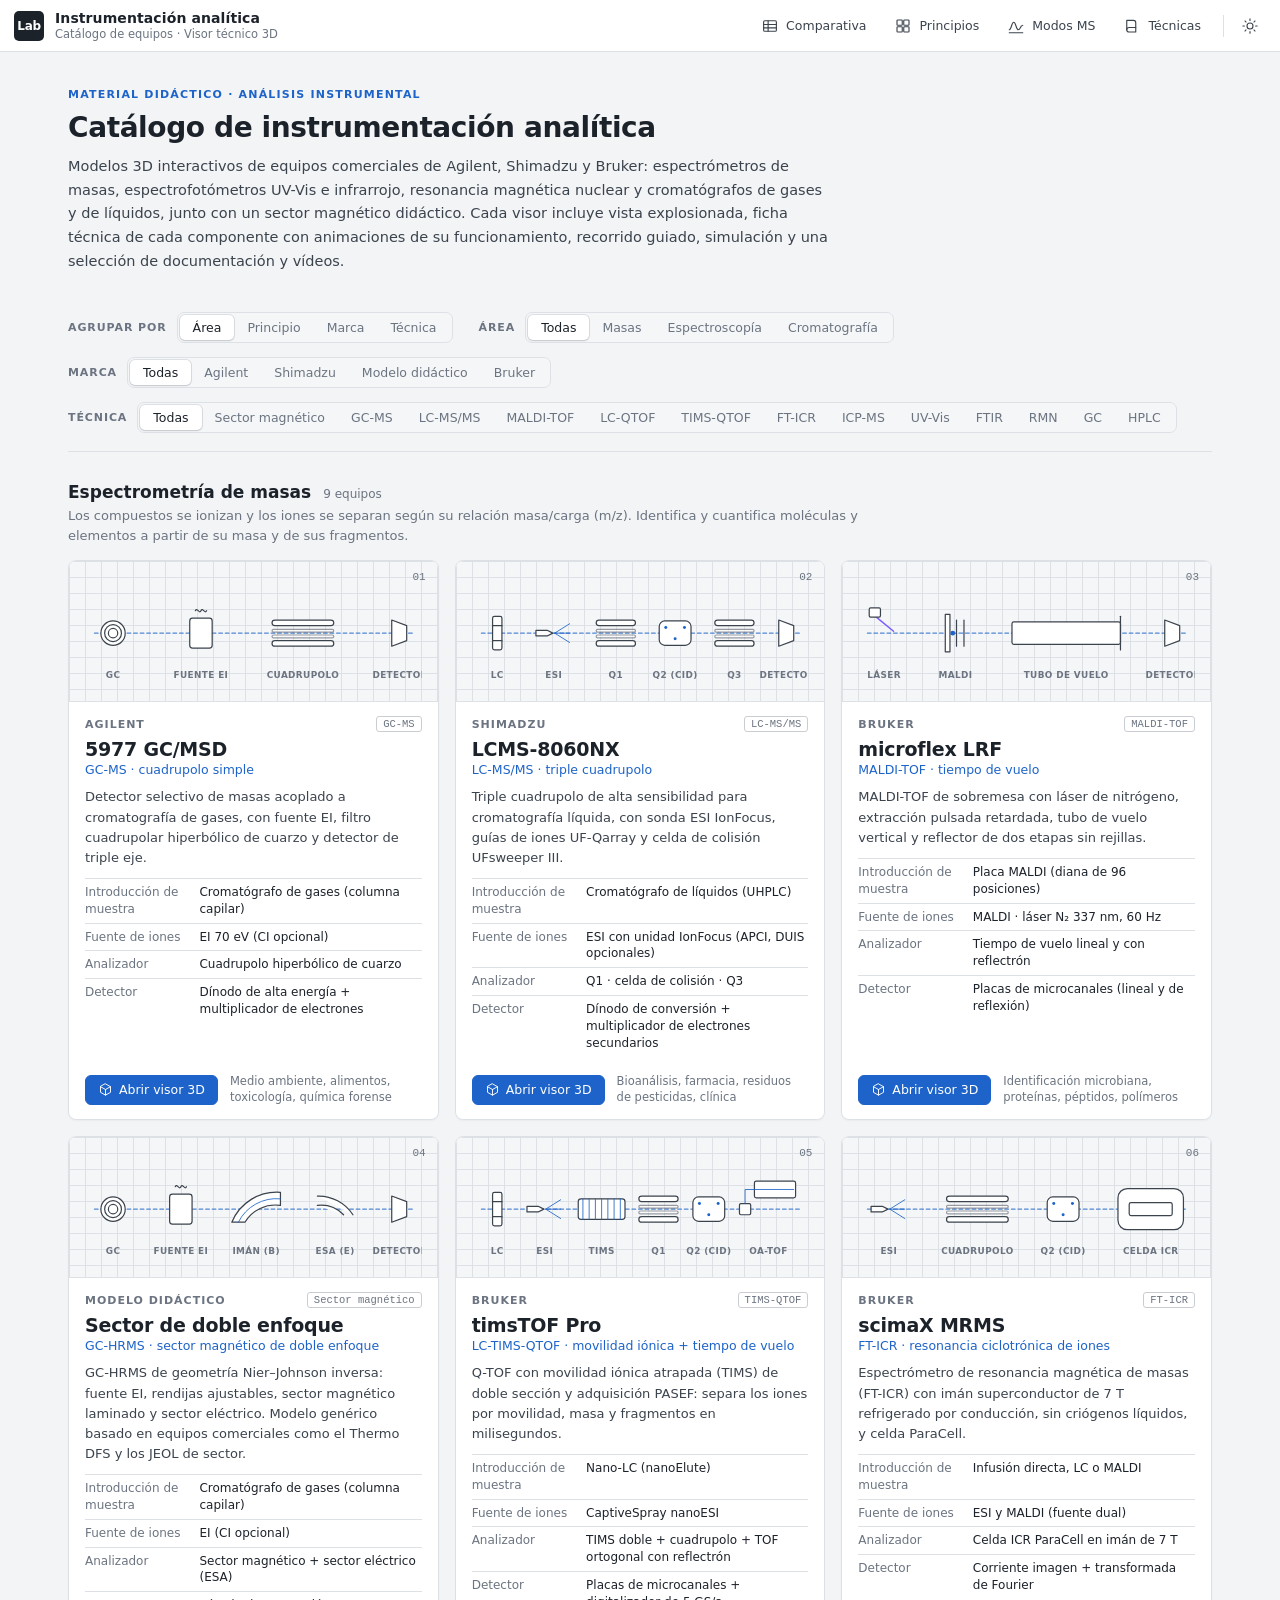
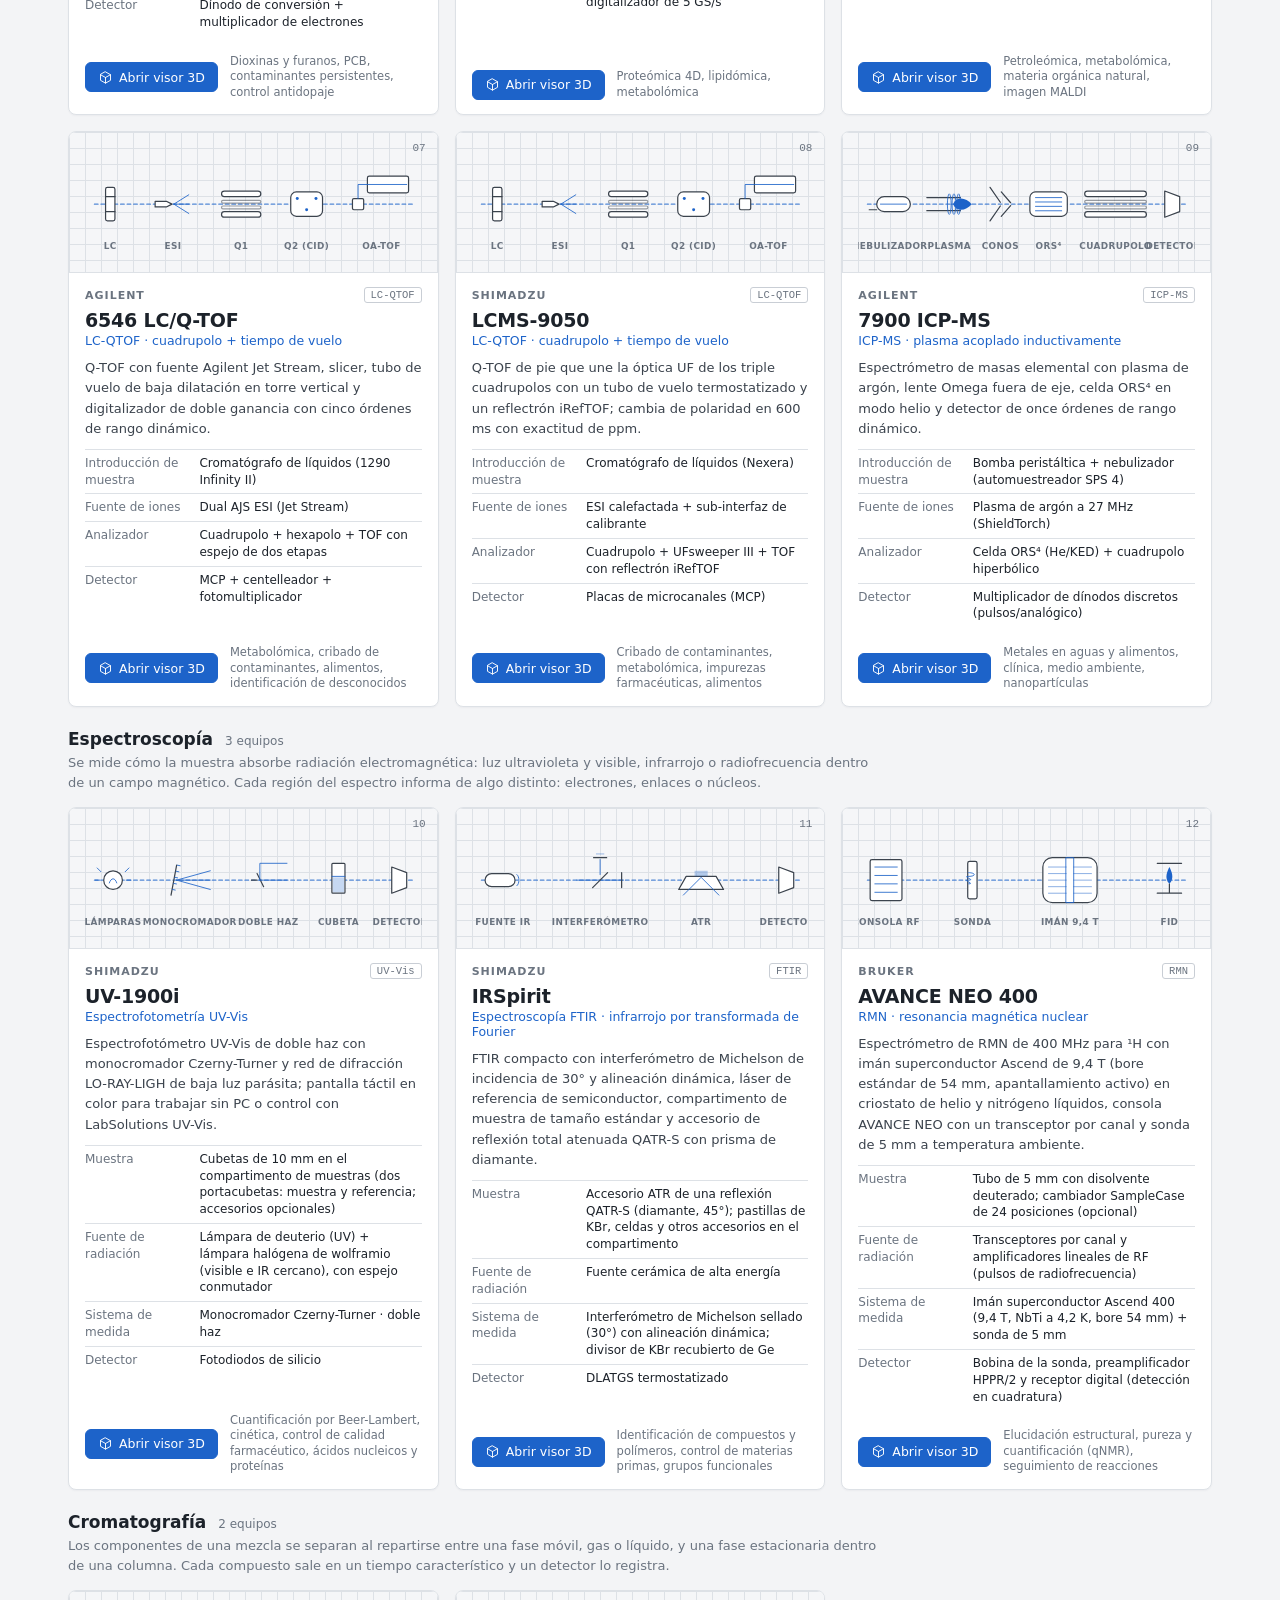
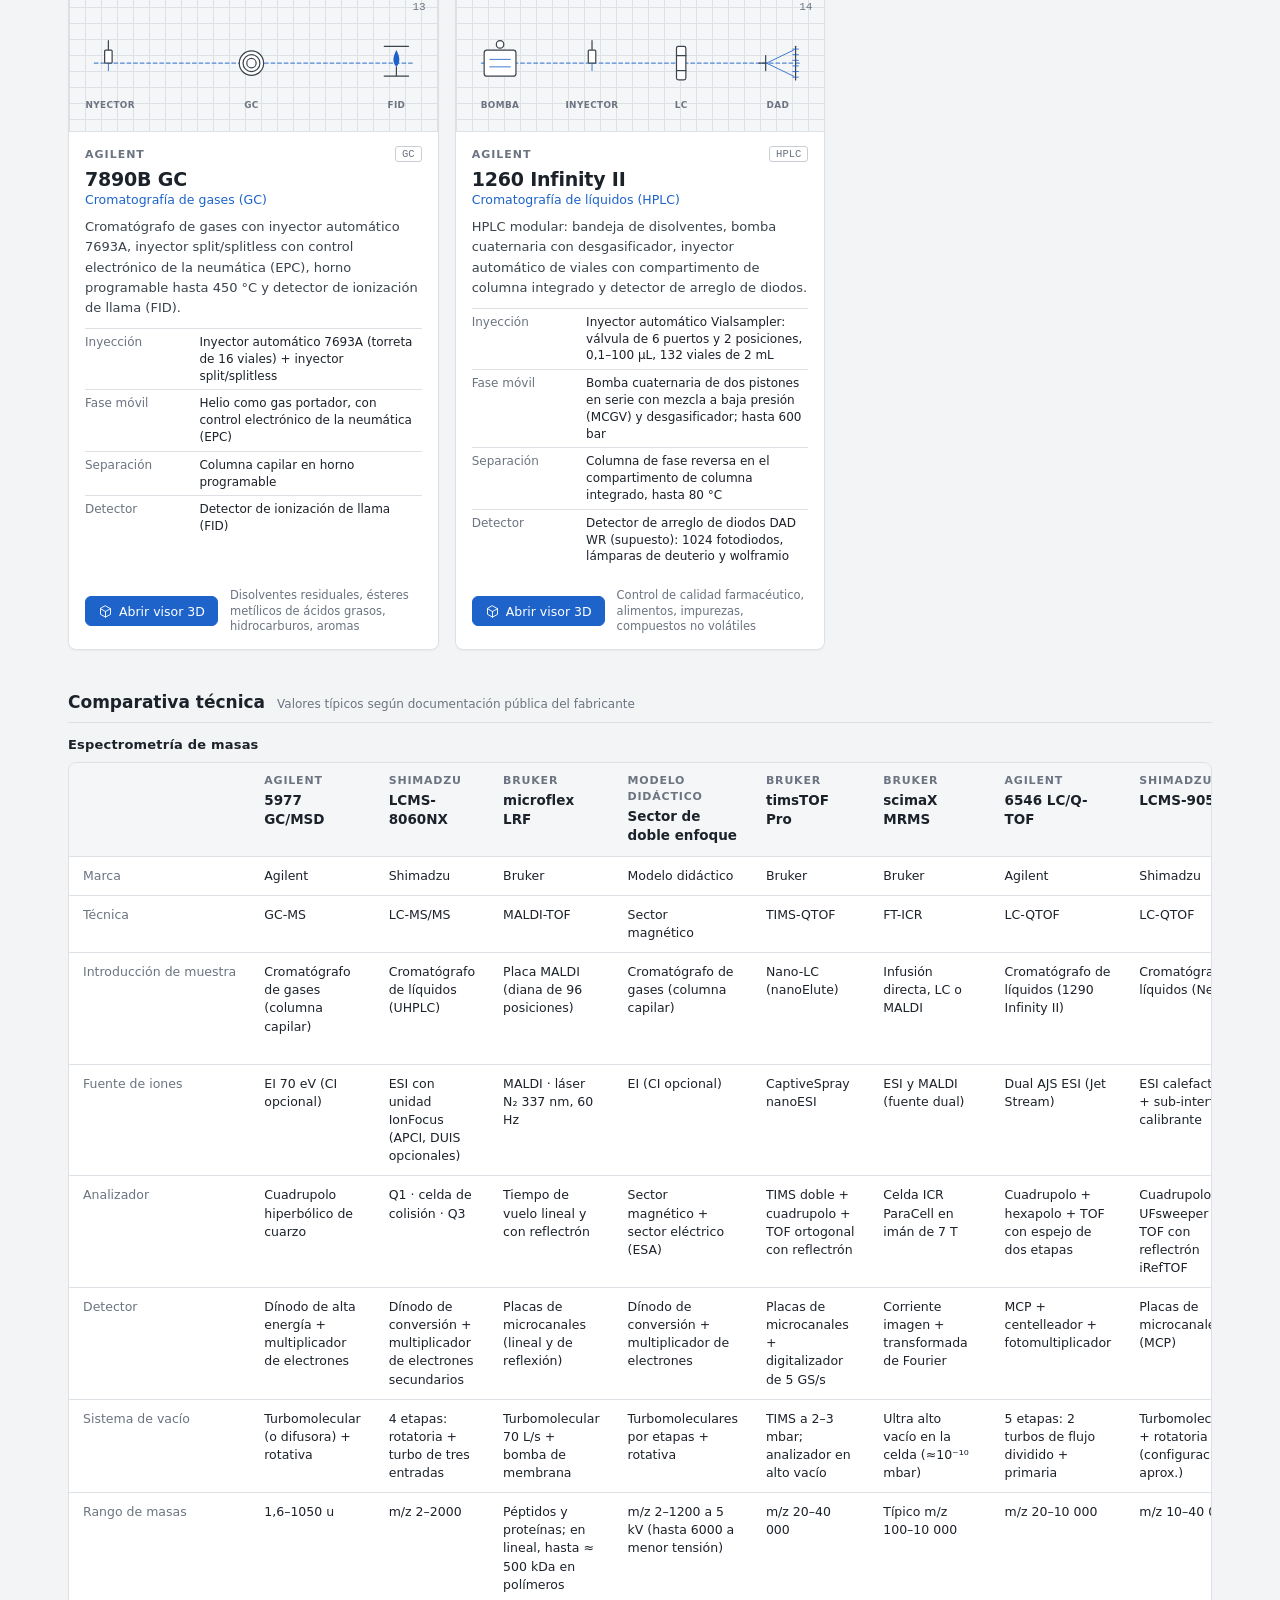
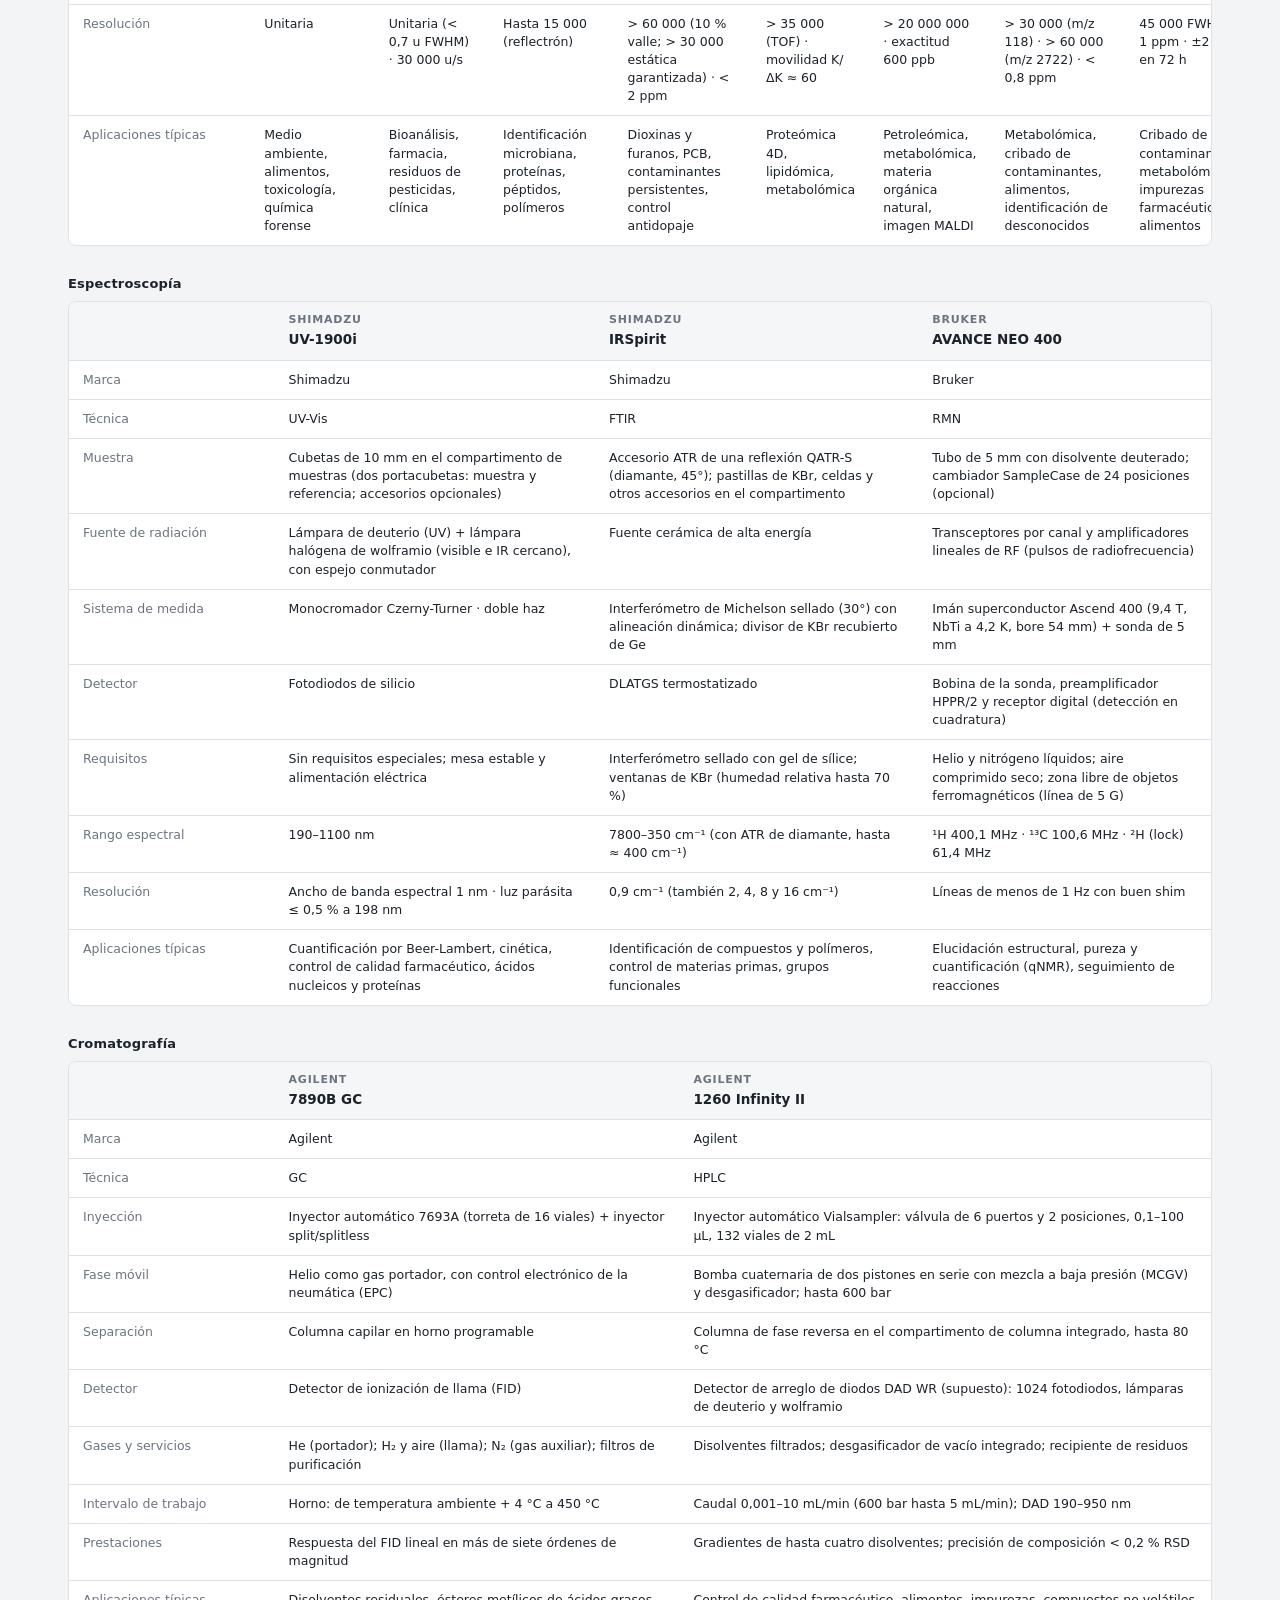
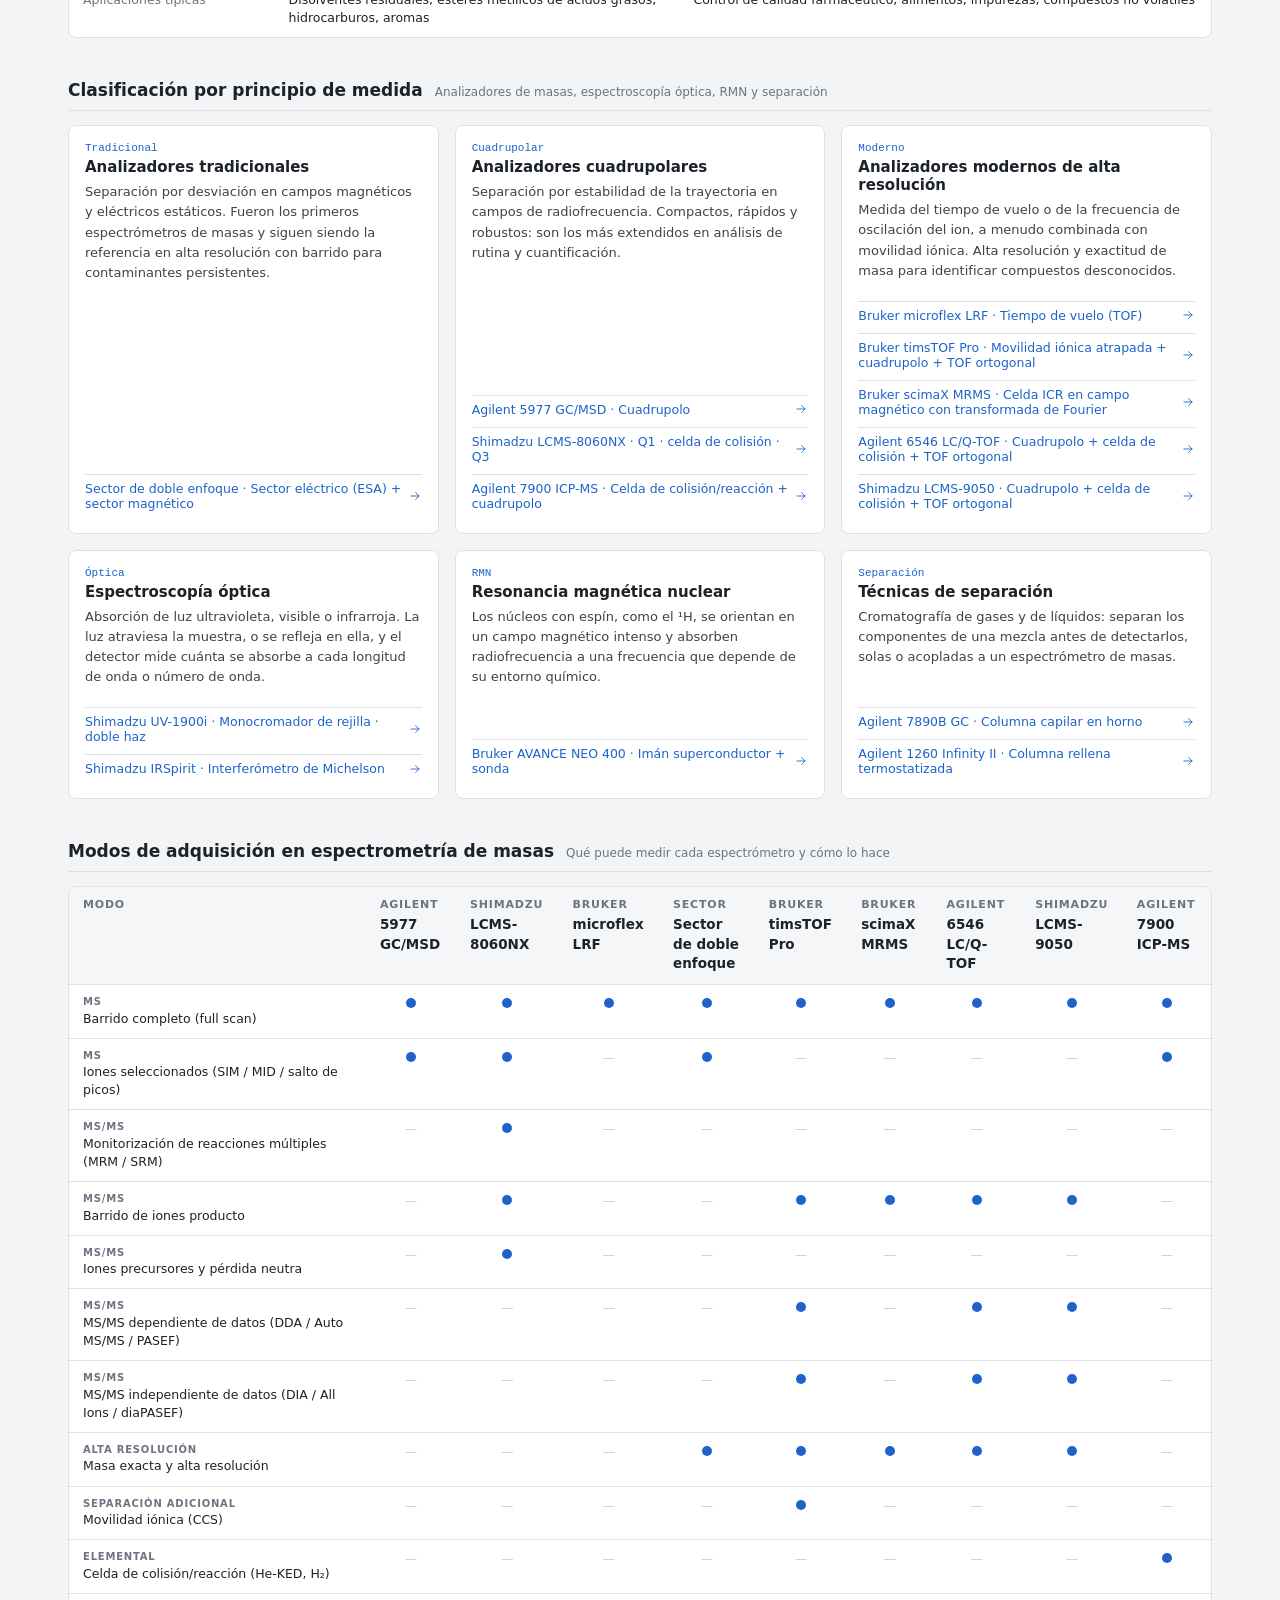
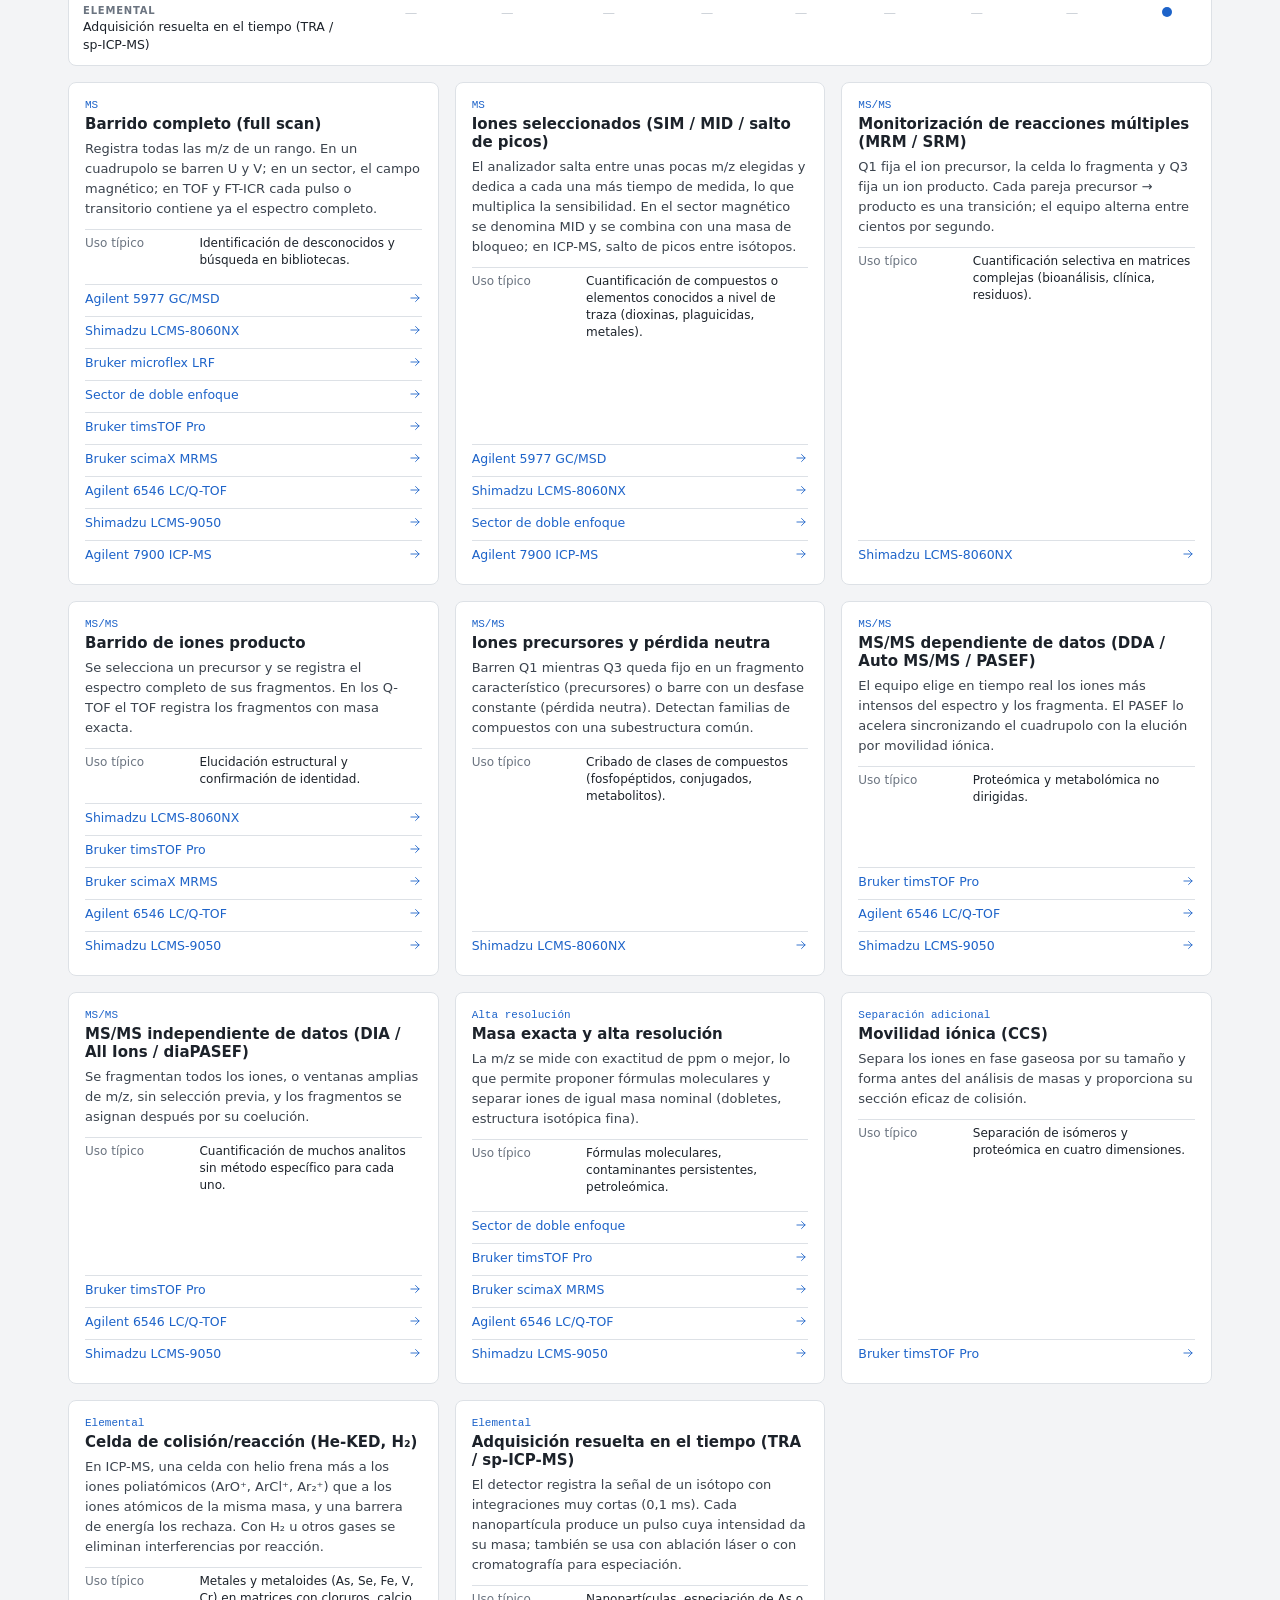
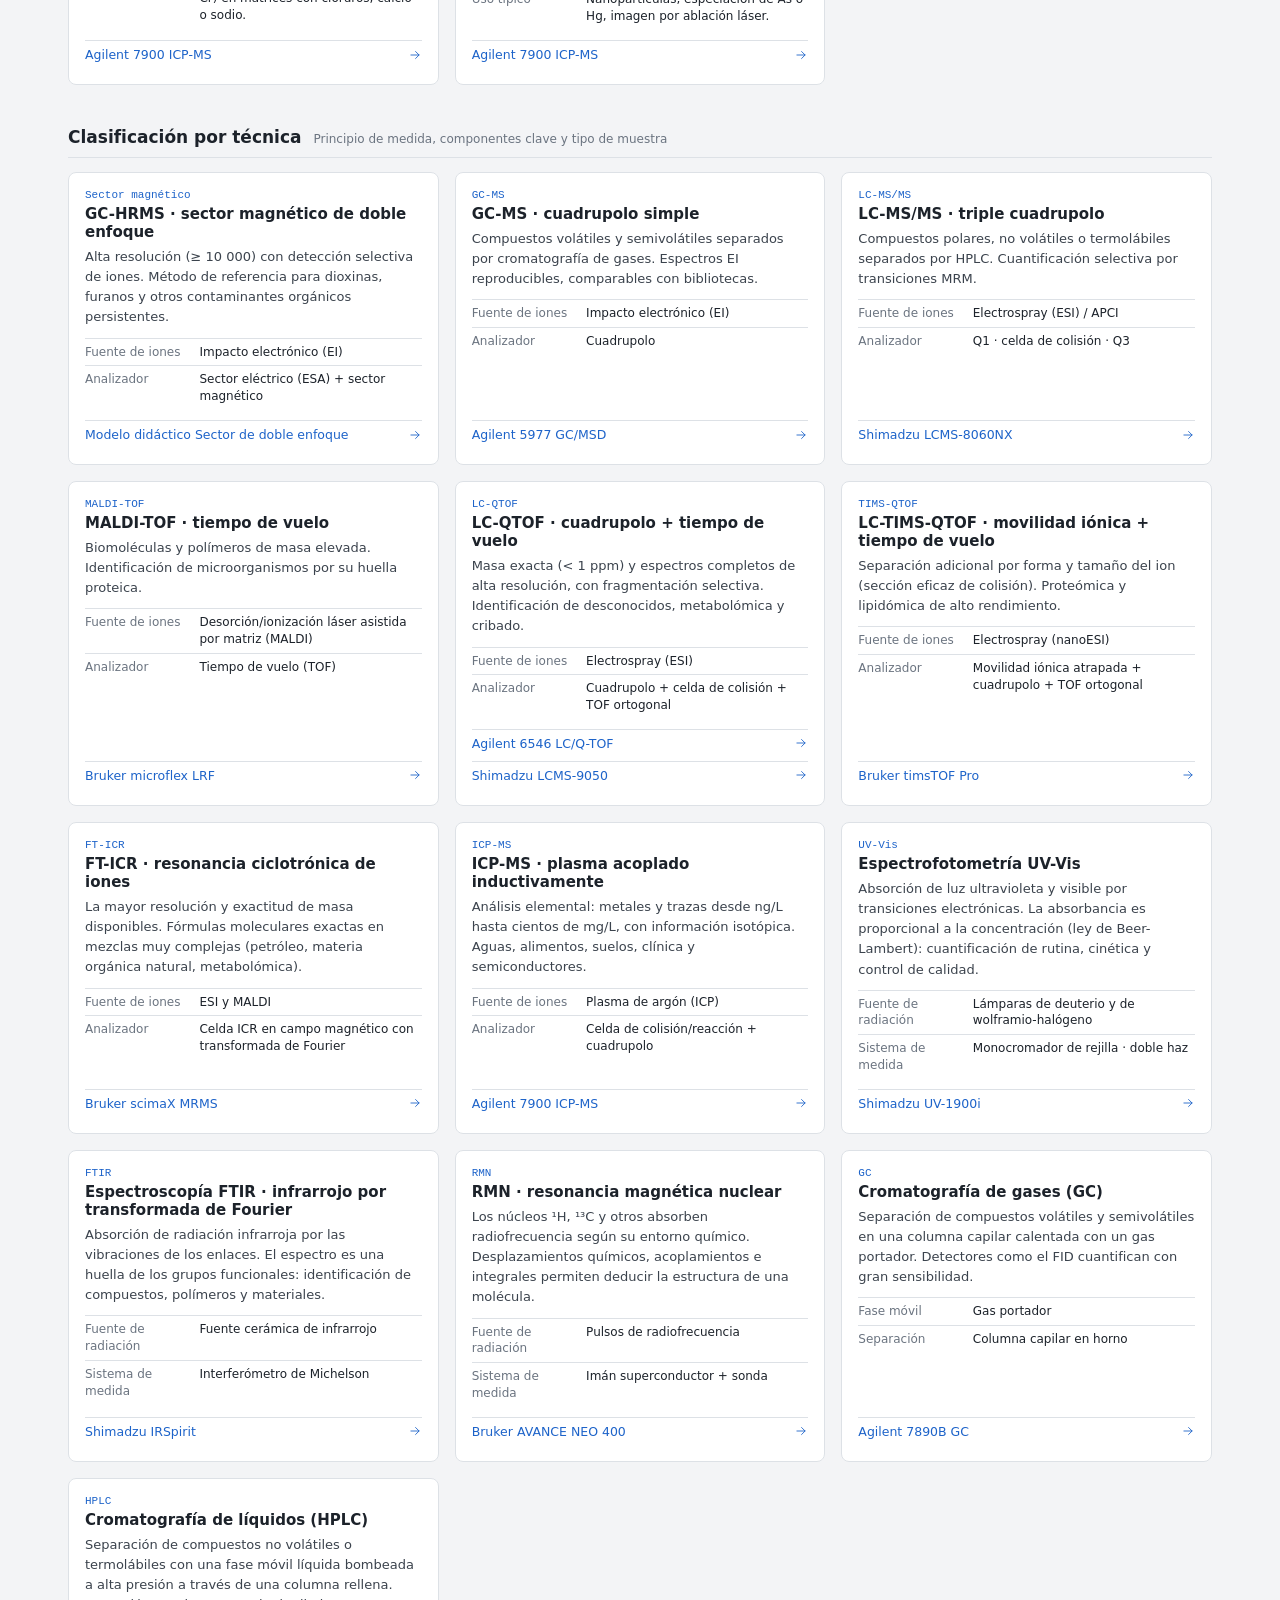
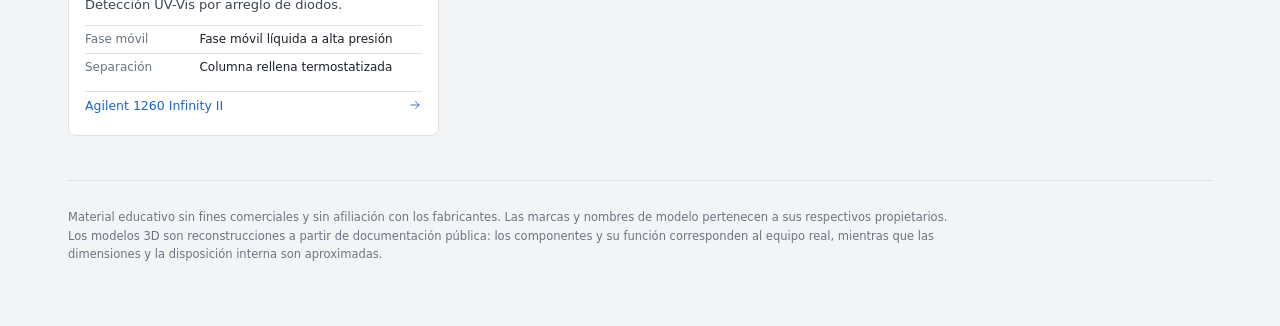
==== commit 4eff82ea: "Add files via upload" ====
--- a/index.html
+++ b/index.html
@@ -3,7 +3,7 @@
 <head>
   <meta charset="UTF-8" />
   <meta name="viewport" content="width=device-width, initial-scale=1.0, viewport-fit=cover" />
-  <title>Espectrometría de masas · Catálogo de equipos</title>
+  <title>Instrumentación analítica · Catálogo de equipos</title>
   <script>
     (function () {
       var t = localStorage.getItem('ms-theme');
@@ -17,17 +17,17 @@
 <body class="portada">
   <header id="topbar">
     <div class="brand">
-      <div class="mark">MS</div>
+      <div class="mark">Lab</div>
       <div class="brand-text">
-        <h1>Espectrometría de masas</h1>
+        <h1>Instrumentación analítica</h1>
         <p>Catálogo de equipos · Visor técnico 3D</p>
       </div>
     </div>
     <div></div>
     <nav>
       <a class="tbtn" href="#comparativa"><svg><use href="#i-table" /></svg><span>Comparativa</span></a>
-      <a class="tbtn" href="#clases"><svg><use href="#i-grid" /></svg><span>Analizadores</span></a>
-      <a class="tbtn" href="#modos"><svg><use href="#i-sim" /></svg><span>Modos</span></a>
+      <a class="tbtn" href="#clases"><svg><use href="#i-grid" /></svg><span>Principios</span></a>
+      <a class="tbtn" href="#modos"><svg><use href="#i-sim" /></svg><span>Modos MS</span></a>
       <a class="tbtn" href="#tecnicas"><svg><use href="#i-book" /></svg><span>Técnicas</span></a>
       <span class="sep"></span>
       <button id="btnTheme" class="tbtn icon" title="Cambiar tema claro / oscuro"><svg class="sun"><use href="#i-sun" /></svg><svg class="moon"><use href="#i-moon" /></svg></button>
@@ -37,19 +37,25 @@
   <main class="wrap">
     <section class="intro">
       <div class="eyebrow">Material didáctico · Análisis instrumental</div>
-      <h2>Catálogo de espectrómetros de masas</h2>
-      <p>Modelos 3D interactivos de espectrómetros comerciales de Agilent, Shimadzu y Bruker, junto con un sector magnético didáctico, ordenados por fabricante, técnica y tipo de analizador. Cada visor incluye vista explosionada,
-        ficha técnica de cada componente, recorrido guiado, simulación del funcionamiento y una selección de documentación y vídeos.</p>
+      <h2>Catálogo de instrumentación analítica</h2>
+      <p>Modelos 3D interactivos de equipos comerciales de Agilent, Shimadzu y Bruker: espectrómetros de masas, espectrofotómetros UV-Vis e infrarrojo,
+        resonancia magnética nuclear y cromatógrafos de gases y de líquidos, junto con un sector magnético didáctico. Cada visor incluye vista explosionada,
+        ficha técnica de cada componente con animaciones de su funcionamiento, recorrido guiado, simulación y una selección de documentación y vídeos.</p>
     </section>
 
     <section class="toolbar">
       <div class="filt">
         <span class="flabel">Agrupar por</span>
         <div class="seg" id="fGroup">
-          <button data-v="clase" class="active">Analizador</button>
+          <button data-v="area" class="active">Área</button>
+          <button data-v="clase">Principio</button>
           <button data-v="marca">Marca</button>
           <button data-v="tipo">Técnica</button>
         </div>
+      </div>
+      <div class="filt">
+        <span class="flabel">Área</span>
+        <div class="seg" id="fArea"></div>
       </div>
       <div class="filt">
         <span class="flabel">Marca</span>
@@ -65,22 +71,22 @@
 
     <section id="comparativa" class="block-sec">
       <div class="sec-head"><h3>Comparativa técnica</h3><span class="muted">Valores típicos según documentación pública del fabricante</span></div>
-      <div class="table-wrap"><table class="cmp" id="cmpTable"></table></div>
+      <div id="cmpTables"></div>
     </section>
 
     <section id="clases" class="block-sec">
-      <div class="sec-head"><h3>Clasificación por analizador</h3><span class="muted">Tradicionales, cuadrupolares y modernos de alta resolución</span></div>
+      <div class="sec-head"><h3>Clasificación por principio de medida</h3><span class="muted">Analizadores de masas, espectroscopía óptica, RMN y separación</span></div>
       <div class="tech-grid" id="claseGrid"></div>
     </section>
 
     <section id="modos" class="block-sec">
-      <div class="sec-head"><h3>Modos de adquisición</h3><span class="muted">Qué puede medir cada equipo y cómo lo hace</span></div>
+      <div class="sec-head"><h3>Modos de adquisición en espectrometría de masas</h3><span class="muted">Qué puede medir cada espectrómetro y cómo lo hace</span></div>
       <div class="table-wrap"><table class="cmp modos" id="modosTable"></table></div>
       <div class="tech-grid modos-grid" id="modosGrid"></div>
     </section>
 
     <section id="tecnicas" class="block-sec">
-      <div class="sec-head"><h3>Clasificación por técnica</h3><span class="muted">Fuente de iones, analizador y tipo de muestra</span></div>
+      <div class="sec-head"><h3>Clasificación por técnica</h3><span class="muted">Principio de medida, componentes clave y tipo de muestra</span></div>
       <div class="tech-grid" id="techGrid"></div>
     </section>
 
--- a/css/styles.css
+++ b/css/styles.css
@@ -237,7 +237,7 @@
 .sim-controls label { display: flex; justify-content: space-between; align-items: center; font-size: 12px; color: var(--muted); gap: 8px; }
 .sim-controls select { height: 26px; background: var(--sub); color: var(--text); border: 1px solid var(--line); border-radius: 5px; padding: 0 6px;
   font: inherit; font-size: 12px; max-width: 140px; }
-.readouts { display: grid; grid-template-columns: 1fr 1fr; gap: 1px; margin-top: 4px; background: var(--line); border: 1px solid var(--line); border-radius: 5px; overflow: hidden; }
+.readouts { flex: none; display: grid; grid-template-columns: 1fr 1fr; gap: 1px; margin-top: 4px; background: var(--line); border: 1px solid var(--line); border-radius: 5px; overflow: hidden; }
 .readouts div { display: flex; flex-direction: column; padding: 5px 8px; background: var(--panel-solid); font-size: 10.5px; color: var(--muted); }
 .readouts b { font-family: var(--mono); font-size: 13px; font-weight: 500; color: var(--text); font-variant-numeric: tabular-nums; }
 .fine { font-size: 10.5px; color: var(--muted); line-height: 1.45; margin: 2px 0 0; }
--- a/css/portada.css
+++ b/css/portada.css
@@ -145,4 +145,9 @@
   body.portada nav .tbtn { width: 38px; }
   body.portada .brand { gap: 9px; }
   body.portada .brand h1 { white-space: normal; font-size: 13.5px; line-height: 1.15; display: -webkit-box; -webkit-box-orient: vertical; -webkit-line-clamp: 2; }
-}+}
+/* Comparativa por área (espectrometría de masas, espectroscopía, cromatografía) */
+.cmp-area { margin: 26px 0 10px; font-size: 13px; font-weight: 600; letter-spacing: .2px; color: var(--text); }
+.cmp-area:first-child { margin-top: 4px; }
+#cmpTables .table-wrap + .cmp-area { margin-top: 30px; }
+#topbar .mark { letter-spacing: -.3px; }
